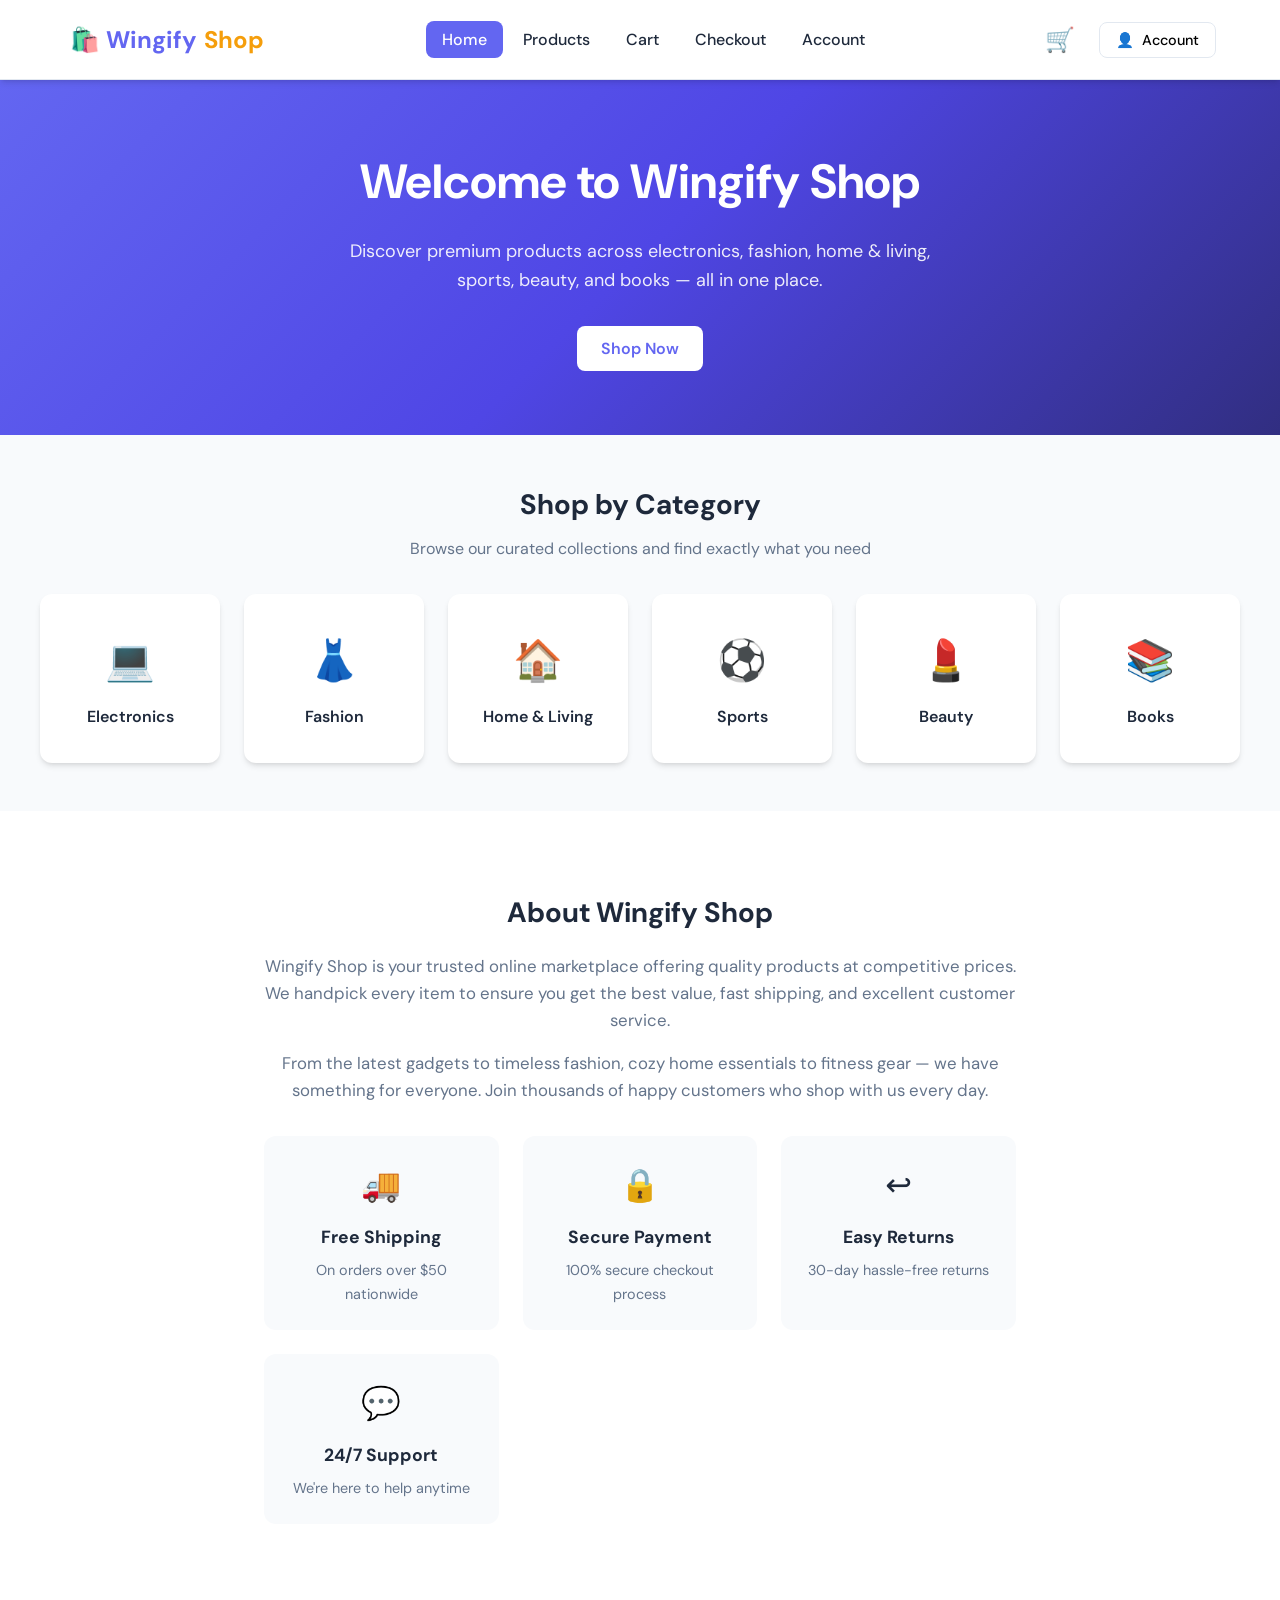
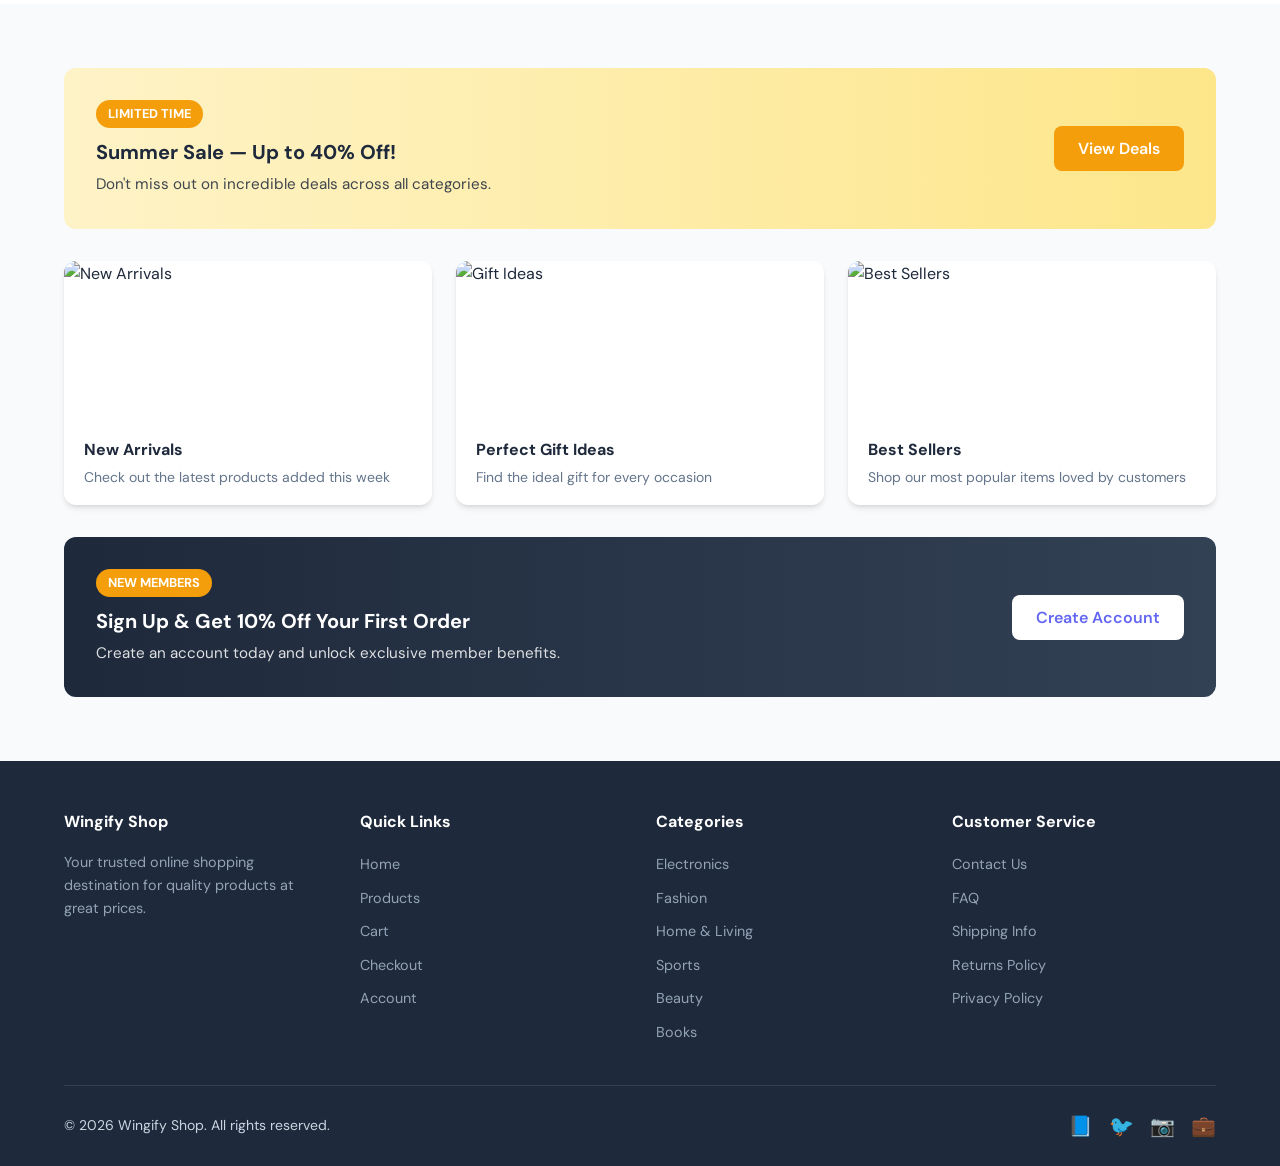
==== index.html @ 4e20666f "Add files via upload" ====
<!DOCTYPE html>
<html lang="en">
<head>
  <meta charset="UTF-8" />
  <meta name="viewport" content="width=device-width, initial-scale=1.0" />
  <meta name="description" content="Wingify Shop - Your one-stop destination for electronics, fashion, home, sports, beauty and books." />
  <title>Wingify Shop</title>
  <link rel="preconnect" href="https://fonts.googleapis.com" />
  <link rel="preconnect" href="https://fonts.gstatic.com" crossorigin />
  <link href="https://fonts.googleapis.com/css2?family=DM+Sans:ital,opsz,wght@0,9..40,400;0,9..40,600;0,9..40,700&display=swap" rel="stylesheet" />
  <link rel="stylesheet" href="css/style.css" />
</head>
<body>
  <header class="header">
    <div class="header-inner">
      <button type="button" class="logo" data-page="home">🛍️ Wingify<span>Shop</span></button>
      <nav>
        <ul class="nav-links">
          <li><a data-page="home" class="active">Home</a></li>
          <li><a data-page="products">Products</a></li>
          <li><a data-page="cart">Cart</a></li>
          <li><a data-page="checkout">Checkout</a></li>
          <li><a data-page="account">Account</a></li>
        </ul>
      </nav>
      <div class="header-actions">
        <button type="button" class="cart-link" data-page="cart" aria-label="Shopping cart">
          <span class="cart-icon">🛒</span>
          <span id="cart-count" class="cart-badge">0</span>
        </button>
        <div class="account-wrapper">
          <button id="account-toggle" class="account-toggle" type="button">
            <span>👤</span>
            <span id="account-label">Account</span>
          </button>
          <div id="account-menu" class="account-menu">
            <a data-page="account">My Account</a>
            <button id="logout-btn" type="button" style="display:none">Logout</button>
          </div>
        </div>
      </div>
    </div>
  </header>

  <main>
    <!-- HOME -->
    <div id="page-home" class="page active">
      <section class="hero">
        <h1>Welcome to Wingify Shop</h1>
        <p>Discover premium products across electronics, fashion, home & living, sports, beauty, and books — all in one place.</p>
        <button type="button" class="btn btn-primary" data-page="products">Shop Now</button>
      </section>
      <section class="section container">
        <h2 class="section-title">Shop by Category</h2>
        <p class="section-desc">Browse our curated collections and find exactly what you need</p>
        <div class="categories-grid" id="categories-grid"></div>
      </section>
      <section class="section about-section">
        <div class="container about-content">
          <h2 class="section-title">About Wingify Shop</h2>
          <p>Wingify Shop is your trusted online marketplace offering quality products at competitive prices. We handpick every item to ensure you get the best value, fast shipping, and excellent customer service.</p>
          <p>From the latest gadgets to timeless fashion, cozy home essentials to fitness gear — we have something for everyone. Join thousands of happy customers who shop with us every day.</p>
          <div class="features-grid">
            <div class="feature-card"><div class="feature-icon">🚚</div><h3>Free Shipping</h3><p>On orders over $50 nationwide</p></div>
            <div class="feature-card"><div class="feature-icon">🔒</div><h3>Secure Payment</h3><p>100% secure checkout process</p></div>
            <div class="feature-card"><div class="feature-icon">↩️</div><h3>Easy Returns</h3><p>30-day hassle-free returns</p></div>
            <div class="feature-card"><div class="feature-icon">💬</div><h3>24/7 Support</h3><p>We're here to help anytime</p></div>
          </div>
        </div>
      </section>
      <section class="container">
        <div class="promo-banner">
          <div><span class="promo-tag">LIMITED TIME</span><h3>Summer Sale — Up to 40% Off!</h3><p>Don't miss out on incredible deals across all categories.</p></div>
          <button type="button" class="btn btn-accent" data-page="products">View Deals</button>
        </div>
        <div class="ads-grid">
          <div class="ad-card"><img src="https://images.unsplash.com/photo-1441986300917-64674bd600d8?w=600&h=300&fit=crop" alt="New Arrivals" /><div class="ad-card-body"><h4>New Arrivals</h4><p>Check out the latest products added this week</p></div></div>
          <div class="ad-card"><img src="https://images.unsplash.com/photo-1607082348824-0a96f2a4b9da?w=600&h=300&fit=crop" alt="Gift Ideas" /><div class="ad-card-body"><h4>Perfect Gift Ideas</h4><p>Find the ideal gift for every occasion</p></div></div>
          <div class="ad-card"><img src="https://images.unsplash.com/photo-1472851294608-062f824d29cc?w=600&h=300&fit=crop" alt="Best Sellers" /><div class="ad-card-body"><h4>Best Sellers</h4><p>Shop our most popular items loved by customers</p></div></div>
        </div>
        <div class="promo-banner dark">
          <div><span class="promo-tag">NEW MEMBERS</span><h3>Sign Up & Get 10% Off Your First Order</h3><p>Create an account today and unlock exclusive member benefits.</p></div>
          <button type="button" class="btn btn-primary" data-page="account">Create Account</button>
        </div>
      </section>
    </div>

    <!-- PRODUCTS -->
    <div id="page-products" class="page">
      <div class="container">
        <h1 class="page-title">Our Products</h1>
        <p class="page-subtitle">Explore our full collection across all categories</p>
        <div class="filter-bar" id="filter-bar"><button type="button" class="filter-btn active" data-category="all">All Products</button></div>
        <div class="products-grid" id="products-grid"></div>
      </div>
    </div>

    <!-- CART -->
    <div id="page-cart" class="page">
      <div class="container">
        <h1 class="page-title">Shopping Cart</h1>
        <p class="page-subtitle">Review your items before checkout</p>
        <div id="cart-content"></div>
      </div>
    </div>

    <!-- CHECKOUT -->
    <div id="page-checkout" class="page">
      <div class="container">
        <h1 class="page-title">Checkout</h1>
        <p class="page-subtitle">Complete your order with shipping and payment details</p>
        <div id="checkout-content"></div>
      </div>
    </div>

    <!-- ACCOUNT -->
    <div id="page-account" class="page">
      <div class="container">
        <div class="account-card">
          <h2>My Account</h2>
          <p class="subtitle">Sign up to track orders and enjoy member benefits</p>
          <form name="signupForm" id="signup-form">
            <div class="form-row">
              <div class="form-group"><label for="firstName">First Name</label><input type="text" id="firstName" name="firstName" required placeholder="John" /></div>
              <div class="form-group"><label for="lastName">Last Name</label><input type="text" id="lastName" name="lastName" required placeholder="Doe" /></div>
            </div>
            <div class="form-group"><label for="email">Email</label><input type="email" id="email" name="email" required placeholder="john.doe@example.com" /></div>
            <div class="form-group"><label for="phone">Phone Number</label><input type="tel" id="phone" name="phone" required placeholder="+1 234 567 8900" /></div>
            <button type="submit" class="btn btn-accent" style="width:100%">Sign Up</button>
          </form>
        </div>
      </div>
    </div>
  </main>

  <footer class="footer">
    <div class="footer-inner">
      <div class="footer-grid">
        <div class="footer-col"><h4>Wingify Shop</h4><p style="font-size:.9rem;color:#94a3b8;margin:0">Your trusted online shopping destination for quality products at great prices.</p></div>
        <div class="footer-col"><h4>Quick Links</h4><ul><li><a data-page="home">Home</a></li><li><a data-page="products">Products</a></li><li><a data-page="cart">Cart</a></li><li><a data-page="checkout">Checkout</a></li><li><a data-page="account">Account</a></li></ul></div>
        <div class="footer-col"><h4>Categories</h4><ul id="footer-categories"></ul></div>
        <div class="footer-col"><h4>Customer Service</h4><ul><li><a href="#">Contact Us</a></li><li><a href="#">FAQ</a></li><li><a href="#">Shipping Info</a></li><li><a href="#">Returns Policy</a></li><li><a href="#">Privacy Policy</a></li></ul></div>
      </div>
      <div class="footer-bottom">
        <span>&copy; 2026 Wingify Shop. All rights reserved.</span>
        <div class="footer-social"><a href="#">📘</a><a href="#">🐦</a><a href="#">📷</a><a href="#">💼</a></div>
      </div>
    </div>
  </footer>

  <script>
    const CATEGORIES = [
      { id: "electronics", name: "Electronics", icon: "💻" },
      { id: "fashion", name: "Fashion", icon: "👗" },
      { id: "home", name: "Home & Living", icon: "🏠" },
      { id: "sports", name: "Sports", icon: "⚽" },
      { id: "beauty", name: "Beauty", icon: "💄" },
      { id: "books", name: "Books", icon: "📚" },
    ];

    const PRODUCTS = [
      { id: 1, name: "Wireless Headphones", category: "electronics", price: 79.99, image: "https://images.unsplash.com/photo-1505740420928-5e560c06d30e?w=400&h=400&fit=crop", description: "Premium noise-cancelling wireless headphones with 30hr battery." },
      { id: 2, name: "Smart Watch Pro", category: "electronics", price: 249.99, image: "https://images.unsplash.com/photo-1523275335684-37898b6baf30?w=400&h=400&fit=crop", description: "Track fitness, receive notifications, and stay connected." },
      { id: 3, name: "Laptop Stand", category: "electronics", price: 34.99, image: "https://images.unsplash.com/photo-1527864550417-7fd91ec9a736?w=400&h=400&fit=crop", description: "Ergonomic aluminum stand for better posture." },
      { id: 4, name: "Classic Denim Jacket", category: "fashion", price: 89.99, image: "https://images.unsplash.com/photo-1576995853123-5a10305d93b0?w=400&h=400&fit=crop", description: "Timeless denim jacket for every season." },
      { id: 5, name: "Running Sneakers", category: "fashion", price: 119.99, image: "https://images.unsplash.com/photo-1542291026-7eec264c27ff?w=400&h=400&fit=crop", description: "Lightweight sneakers built for comfort and speed." },
      { id: 6, name: "Leather Handbag", category: "fashion", price: 159.99, image: "https://images.unsplash.com/photo-1584917865442-de89df76afd3?w=400&h=400&fit=crop", description: "Handcrafted genuine leather handbag." },
      { id: 7, name: "Ceramic Vase Set", category: "home", price: 45.99, image: "https://images.unsplash.com/photo-1578500494198-246f612d3b3d?w=400&h=400&fit=crop", description: "Minimalist ceramic vases for modern decor." },
      { id: 8, name: "Scented Candle Pack", category: "home", price: 29.99, image: "https://images.unsplash.com/photo-1602600167679-8898379a2a8a?w=400&h=400&fit=crop", description: "Set of 3 soy wax candles in calming scents." },
      { id: 9, name: "Throw Pillow Set", category: "home", price: 39.99, image: "https://images.unsplash.com/photo-1584100936595-c0654b55a2d2?w=400&h=400&fit=crop", description: "Soft decorative pillows for your living room." },
      { id: 10, name: "Yoga Mat Premium", category: "sports", price: 49.99, image: "https://images.unsplash.com/photo-1601925260368-ae2f83cf8b7f?w=400&h=400&fit=crop", description: "Non-slip eco-friendly yoga mat with carrying strap." },
      { id: 11, name: "Dumbbell Set 10kg", category: "sports", price: 69.99, image: "https://images.unsplash.com/photo-1583454110551-21f2fa2afe61?w=400&h=400&fit=crop", description: "Adjustable dumbbell set for home workouts." },
      { id: 12, name: "Football Official Size", category: "sports", price: 34.99, image: "https://images.unsplash.com/photo-1614632537423-1e6c2f7e0aab?w=400&h=400&fit=crop", description: "FIFA-approved match football." },
      { id: 13, name: "Skincare Gift Set", category: "beauty", price: 89.99, image: "https://images.unsplash.com/photo-1556228720-195a672e8a03?w=400&h=400&fit=crop", description: "Complete skincare routine in one beautiful set." },
      { id: 14, name: "Perfume Elegance", category: "beauty", price: 129.99, image: "https://images.unsplash.com/photo-1541643600914-78b084683601?w=400&h=400&fit=crop", description: "Luxury fragrance with notes of jasmine and amber." },
      { id: 15, name: "Makeup Brush Kit", category: "beauty", price: 39.99, image: "https://images.unsplash.com/photo-1522335789203-aabd1fc54bc9?w=400&h=400&fit=crop", description: "Professional 12-piece brush set with case." },
      { id: 16, name: "The Art of Coding", category: "books", price: 24.99, image: "https://images.unsplash.com/photo-1532012197277-84a72955b861?w=400&h=400&fit=crop", description: "Master programming with this comprehensive guide." },
      { id: 17, name: "Mindful Living", category: "books", price: 18.99, image: "https://images.unsplash.com/photo-1544947950-fa07a98d237f?w=400&h=400&fit=crop", description: "A guide to finding peace in everyday life." },
      { id: 18, name: "Cookbook Deluxe", category: "books", price: 32.99, image: "https://images.unsplash.com/photo-1490645935967-10de6ba17061?w=400&h=400&fit=crop", description: "500 recipes from around the world." },
    ];

    const CART_KEY = "wingifyShop_cart";
    const ACCOUNT_KEY = "wingifyShop_account";
    let activeCategory = "all";

    const PAGE_TITLES = { home: "Wingify Shop - Home", products: "Products - Wingify Shop", cart: "Cart - Wingify Shop", checkout: "Checkout - Wingify Shop", account: "Account - Wingify Shop" };

    function getCart() { try { return JSON.parse(localStorage.getItem(CART_KEY)) || []; } catch { return []; } }
    function saveCart(cart) { localStorage.setItem(CART_KEY, JSON.stringify(cart)); updateCartBadge(); }
    function getAccount() { try { return JSON.parse(localStorage.getItem(ACCOUNT_KEY)) || null; } catch { return null; } }
    function saveAccount(data) { localStorage.setItem(ACCOUNT_KEY, JSON.stringify(data)); updateAccountUI(); }
    function formatPrice(n) { return "$" + n.toFixed(2); }
    function getCartTotal() { return getCart().reduce((s, i) => s + i.price * i.quantity, 0); }
    function getCartCount() { return getCart().reduce((s, i) => s + i.quantity, 0); }
    function getCategoryName(id) { return CATEGORIES.find(c => c.id === id)?.name || id; }
    function getShipping(subtotal) { return subtotal >= 50 ? 0 : 5.99; }

    function showToast(msg) {
      let t = document.getElementById("toast");
      if (!t) { t = document.createElement("div"); t.id = "toast"; t.className = "toast"; document.body.appendChild(t); }
      t.textContent = msg; t.classList.add("show");
      setTimeout(() => t.classList.remove("show"), 2500);
    }

    function updateCartBadge() {
      const badge = document.getElementById("cart-count");
      if (!badge) return;
      const count = getCartCount();
      badge.textContent = count;
      badge.style.display = count > 0 ? "flex" : "none";
    }

    function updateAccountUI() {
      const account = getAccount();
      const label = document.getElementById("account-label");
      const logoutBtn = document.getElementById("logout-btn");
      if (!label) return;
      label.textContent = account ? account.firstName : "Account";
      if (logoutBtn) logoutBtn.style.display = account ? "block" : "none";
    }

    function addToCart(productId, qty = 1) {
      const product = PRODUCTS.find(p => p.id === productId);
      if (!product) return;
      const cart = getCart();
      const existing = cart.find(i => i.id === productId);
      if (existing) existing.quantity += qty;
      else cart.push({ id: product.id, name: product.name, price: product.price, image: product.image, quantity: qty });
      saveCart(cart);
      showToast(product.name + " added to cart!");
    }

    function removeFromCart(productId) { saveCart(getCart().filter(i => i.id !== productId)); renderCart(); }
    function updateQuantity(productId, qty) {
      if (qty <= 0) { removeFromCart(productId); return; }
      const cart = getCart();
      const item = cart.find(i => i.id === productId);
      if (item) { item.quantity = qty; saveCart(cart); renderCart(); }
    }
    function clearCart() { localStorage.removeItem(CART_KEY); updateCartBadge(); }

    function showPage(page, category) {
      document.querySelectorAll(".page").forEach(p => p.classList.remove("active"));
      document.getElementById("page-" + page).classList.add("active");
      document.querySelectorAll(".nav-links a").forEach(a => a.classList.toggle("active", a.dataset.page === page));
      document.title = PAGE_TITLES[page] || "Wingify Shop";
      window.scrollTo(0, 0);
      document.getElementById("account-menu")?.classList.remove("open");
      if (category) activeCategory = category;
      if (page === "products") renderProducts(activeCategory);
      if (page === "cart") renderCart();
      if (page === "checkout") renderCheckout();
      if (page === "account") loadAccountForm();
    }

    function renderCategories() {
      document.getElementById("categories-grid").innerHTML = CATEGORIES.map(cat =>
        `<div class="category-card" data-page="products" data-category="${cat.id}"><div class="category-icon">${cat.icon}</div><div class="category-name">${cat.name}</div></div>`
      ).join("");
      document.getElementById("footer-categories").innerHTML = CATEGORIES.map(cat =>
        `<li><a data-page="products" data-category="${cat.id}">${cat.name}</a></li>`
      ).join("");
    }

    function renderFilterBar() {
      const bar = document.getElementById("filter-bar");
      CATEGORIES.forEach(cat => {
        const btn = document.createElement("button");
        btn.type = "button";
        btn.className = "filter-btn";
        btn.dataset.category = cat.id;
        btn.textContent = cat.name;
        bar.appendChild(btn);
      });
      bar.addEventListener("click", e => {
        if (!e.target.classList.contains("filter-btn")) return;
        bar.querySelectorAll(".filter-btn").forEach(b => b.classList.remove("active"));
        e.target.classList.add("active");
        activeCategory = e.target.dataset.category;
        renderProducts(activeCategory);
      });
    }

    function renderProducts(category) {
      const filtered = category === "all" ? PRODUCTS : PRODUCTS.filter(p => p.category === category);
      document.getElementById("products-grid").innerHTML = filtered.map(p => `
        <article class="product-card">
          <img class="product-image" src="${p.image}" alt="${p.name}" loading="lazy" />
          <div class="product-body">
            <span class="product-category">${getCategoryName(p.category)}</span>
            <h3 class="product-name">${p.name}</h3>
            <p class="product-desc">${p.description}</p>
            <div class="product-footer">
              <span class="product-price">${formatPrice(p.price)}</span>
              <button type="button" class="btn btn-accent btn-sm" onclick="addToCart(${p.id})">Add to Cart</button>
            </div>
          </div>
        </article>
      `).join("");
      const bar = document.getElementById("filter-bar");
      bar.querySelectorAll(".filter-btn").forEach(b => b.classList.toggle("active", b.dataset.category === category));
    }

    function renderCart() {
      const cart = getCart();
      const el = document.getElementById("cart-content");
      if (!cart.length) {
        el.innerHTML = `<div class="empty-state"><div class="empty-state-icon">🛒</div><h3>Your cart is empty</h3><p>Looks like you haven't added anything yet.</p><button type="button" class="btn btn-accent" data-page="products">Browse Products</button></div>`;
        return;
      }
      const subtotal = getCartTotal();
      const shipping = getShipping(subtotal);
      const total = subtotal + shipping;
      el.innerHTML = `
        <div class="cart-layout">
          <div class="cart-items">${cart.map(item => `
            <div class="cart-item">
              <img class="cart-item-image" src="${item.image}" alt="${item.name}" />
              <div class="cart-item-details"><h3 class="cart-item-name">${item.name}</h3><span class="cart-item-price">${formatPrice(item.price)} each</span></div>
              <div class="cart-item-actions">
                <button type="button" class="qty-btn" onclick="updateQuantity(${item.id}, ${item.quantity - 1})">−</button>
                <span class="qty-value">${item.quantity}</span>
                <button type="button" class="qty-btn" onclick="updateQuantity(${item.id}, ${item.quantity + 1})">+</button>
                <button type="button" class="btn btn-danger btn-sm" onclick="removeFromCart(${item.id})" style="margin-left:.5rem">Remove</button>
              </div>
              <div style="font-weight:700;min-width:80px;text-align:right">${formatPrice(item.price * item.quantity)}</div>
            </div>`).join("")}
          </div>
          <div class="cart-summary">
            <h3>Order Summary</h3>
            <div class="summary-row"><span>Subtotal (${getCartCount()} items)</span><span>${formatPrice(subtotal)}</span></div>
            <div class="summary-row"><span>Shipping</span><span>${shipping === 0 ? "FREE" : formatPrice(shipping)}</span></div>
            <div class="summary-row total"><span>Total</span><span>${formatPrice(total)}</span></div>
            <button type="button" class="btn btn-accent" style="width:100%;margin-top:1rem" data-page="checkout">Proceed to Checkout</button>
            <button type="button" class="btn btn-outline" style="width:100%;margin-top:.5rem" data-page="products">Continue Shopping</button>
          </div>
        </div>`;
    }

    function renderCheckout() {
      const cart = getCart();
      const el = document.getElementById("checkout-content");
      const account = getAccount();
      if (!cart.length) {
        el.innerHTML = `<div class="empty-state"><div class="empty-state-icon">📦</div><h3>No items to checkout</h3><p>Add products to your cart before checking out.</p><button type="button" class="btn btn-accent" data-page="products">Browse Products</button></div>`;
        return;
      }
      const subtotal = getCartTotal();
      const shipping = getShipping(subtotal);
      const total = subtotal + shipping;
      el.innerHTML = `
        <form id="checkout-form" class="checkout-layout">
          <div>
            <div class="checkout-section">
              <h3>📍 Shipping Address</h3>
              <div class="form-row">
                <div class="form-group"><label for="fullName">Full Name</label><input type="text" id="fullName" name="fullName" required value="${account ? account.firstName + " " + account.lastName : ""}" /></div>
                <div class="form-group"><label for="checkoutPhone">Phone Number</label><input type="tel" id="checkoutPhone" name="phone" required placeholder="+1 234 567 8900" value="${account ? account.phone : ""}" /></div>
              </div>
              <div class="form-group"><label for="checkoutEmail">Email Address</label><input type="email" id="checkoutEmail" name="email" required placeholder="you@example.com" value="${account ? account.email : ""}" /></div>
              <div class="form-group"><label for="address">Street Address</label><input type="text" id="address" name="address" required placeholder="123 Main Street" /></div>
              <div class="form-row">
                <div class="form-group"><label for="city">City</label><input type="text" id="city" name="city" required placeholder="New York" /></div>
                <div class="form-group"><label for="state">State / Province</label><input type="text" id="state" name="state" required placeholder="NY" /></div>
              </div>
              <div class="form-row">
                <div class="form-group"><label for="zip">ZIP / Postal Code</label><input type="text" id="zip" name="zip" required placeholder="10001" /></div>
                <div class="form-group"><label for="country">Country</label><select id="country" name="country" required><option value="">Select country</option><option value="US">United States</option><option value="IN">India</option><option value="UK">United Kingdom</option><option value="CA">Canada</option><option value="AU">Australia</option></select></div>
              </div>
            </div>
            <div class="checkout-section">
              <h3>💳 Payment Method</h3>
              <div class="payment-options">
                <div class="payment-option"><input type="radio" id="pay-credit" name="payment" value="Credit Card" required checked /><label for="pay-credit"><span class="payment-icon">💳</span>Credit Card</label></div>
                <div class="payment-option"><input type="radio" id="pay-debit" name="payment" value="Debit Card" /><label for="pay-debit"><span class="payment-icon">🏦</span>Debit Card</label></div>
                <div class="payment-option"><input type="radio" id="pay-upi" name="payment" value="UPI" /><label for="pay-upi"><span class="payment-icon">📱</span>UPI</label></div>
                <div class="payment-option"><input type="radio" id="pay-netbanking" name="payment" value="Net Banking" /><label for="pay-netbanking"><span class="payment-icon">🏛️</span>Net Banking</label></div>
                <div class="payment-option"><input type="radio" id="pay-wallet" name="payment" value="Wallet" /><label for="pay-wallet"><span class="payment-icon">👛</span>Wallet</label></div>
                <div class="payment-option"><input type="radio" id="pay-cod" name="payment" value="Cash on Delivery" /><label for="pay-cod"><span class="payment-icon">💵</span>Cash on Delivery</label></div>
                <div class="payment-option"><input type="radio" id="pay-paypal" name="payment" value="PayPal" /><label for="pay-paypal"><span class="payment-icon">🅿️</span>PayPal</label></div>
                <div class="payment-option"><input type="radio" id="pay-emi" name="payment" value="EMI" /><label for="pay-emi"><span class="payment-icon">📊</span>EMI</label></div>
              </div>
            </div>
          </div>
          <div>
            <div class="cart-summary">
              <h3>Order Summary</h3>
              ${cart.map(item => `<div class="summary-row"><span>${item.name} × ${item.quantity}</span><span>${formatPrice(item.price * item.quantity)}</span></div>`).join("")}
              <div class="summary-row"><span>Subtotal</span><span>${formatPrice(subtotal)}</span></div>
              <div class="summary-row"><span>Shipping</span><span>${shipping === 0 ? "FREE" : formatPrice(shipping)}</span></div>
              <div class="summary-row total"><span>Total</span><span>${formatPrice(total)}</span></div>
              <button type="submit" class="btn btn-accent" style="width:100%;margin-top:1rem">Place Order & Pay ${formatPrice(total)}</button>
            </div>
          </div>
        </form>`;

      document.getElementById("checkout-form").addEventListener("submit", e => {
        e.preventDefault();
        const form = e.target;
        if (!form.checkValidity()) { form.reportValidity(); return; }
        const payment = form.querySelector('input[name="payment"]:checked').value;
        const orderId = "WS-" + Date.now().toString(36).toUpperCase();
        clearCart();
        el.innerHTML = `
          <div class="order-success">
            <div class="order-success-icon">✅</div>
            <h2>Order Placed Successfully!</h2>
            <p>Thank you for shopping with Wingify Shop.</p>
            <p><strong>Order ID:</strong> ${orderId}</p>
            <p><strong>Payment:</strong> ${payment}</p>
            <p><strong>Total Paid:</strong> ${formatPrice(total)}</p>
            <div style="margin-top:2rem;display:flex;gap:1rem;justify-content:center;flex-wrap:wrap">
              <button type="button" class="btn btn-accent" data-page="products">Continue Shopping</button>
              <button type="button" class="btn btn-outline" data-page="home">Back to Home</button>
            </div>
          </div>`;
        showToast("Order placed successfully!");
      });
    }

    function loadAccountForm() {
      const account = getAccount();
      if (account) {
        document.getElementById("firstName").value = account.firstName;
        document.getElementById("lastName").value = account.lastName;
        document.getElementById("email").value = account.email;
        document.getElementById("phone").value = account.phone;
      }
    }

    document.addEventListener("click", e => {
      const target = e.target.closest("[data-page]");
      if (target) {
        e.preventDefault();
        showPage(target.dataset.page, target.dataset.category);
      }
    });

    document.getElementById("account-toggle").addEventListener("click", e => {
      e.stopPropagation();
      document.getElementById("account-menu").classList.toggle("open");
    });
    document.addEventListener("click", () => document.getElementById("account-menu").classList.remove("open"));

    document.getElementById("logout-btn").addEventListener("click", e => {
      e.preventDefault();
      localStorage.removeItem(ACCOUNT_KEY);
      updateAccountUI();
      document.getElementById("account-menu").classList.remove("open");
      showToast("Logged out successfully");
    });

    document.getElementById("signup-form").addEventListener("submit", e => {
      e.preventDefault();
      const data = {
        firstName: document.getElementById("firstName").value.trim(),
        lastName: document.getElementById("lastName").value.trim(),
        email: document.getElementById("email").value.trim(),
        phone: document.getElementById("phone").value.trim(),
      };
      if (!data.firstName || !data.lastName || !data.email || !data.phone) {
        showToast("Please fill in all fields");
        return;
      }
      saveAccount(data);
      showToast("Welcome, " + data.firstName + "!");
    });

    renderCategories();
    renderFilterBar();
    updateCartBadge();
    updateAccountUI();
    loadAccountForm();
  </script>
</body>
</html>
---- css/style.css ----
:root {
  --primary: #6366f1;
  --primary-dark: #4f46e5;
  --primary-light: #818cf8;
  --accent: #f59e0b;
  --success: #10b981;
  --danger: #ef4444;
  --bg: #f8fafc;
  --surface: #ffffff;
  --text: #1e293b;
  --text-muted: #64748b;
  --border: #e2e8f0;
  --shadow: 0 4px 6px -1px rgb(0 0 0 / 0.1), 0 2px 4px -2px rgb(0 0 0 / 0.1);
  --shadow-lg: 0 10px 15px -3px rgb(0 0 0 / 0.1), 0 4px 6px -4px rgb(0 0 0 / 0.1);
  --radius: 12px;
  --font: "DM Sans", system-ui, sans-serif;
}

*,
*::before,
*::after {
  box-sizing: border-box;
}

html {
  scroll-behavior: smooth;
}

body {
  margin: 0;
  font-family: var(--font);
  background: var(--bg);
  color: var(--text);
  line-height: 1.6;
  min-height: 100vh;
  display: flex;
  flex-direction: column;
}

a {
  color: inherit;
  text-decoration: none;
}

img {
  max-width: 100%;
  display: block;
}

.header {
  background: var(--surface);
  border-bottom: 1px solid var(--border);
  position: sticky;
  top: 0;
  z-index: 100;
  box-shadow: var(--shadow);
}

.header-inner {
  max-width: 1200px;
  margin: 0 auto;
  padding: 1rem 1.5rem;
  display: flex;
  align-items: center;
  justify-content: space-between;
  gap: 1rem;
}

.logo {
  font-size: 1.5rem;
  font-weight: 700;
  color: var(--primary);
  display: flex;
  align-items: center;
  gap: 0.5rem;
  cursor: pointer;
  border: none;
  background: none;
  font-family: inherit;
}

.logo span {
  color: var(--accent);
}

.nav-links {
  display: flex;
  gap: 0.25rem;
  list-style: none;
  margin: 0;
  padding: 0;
}

.nav-links a {
  padding: 0.5rem 1rem;
  border-radius: 8px;
  font-weight: 500;
  transition: background 0.2s, color 0.2s;
  cursor: pointer;
}

.nav-links a:hover,
.nav-links a.active {
  background: var(--primary);
  color: white;
}

.header-actions {
  display: flex;
  align-items: center;
  gap: 1rem;
}

.cart-link {
  position: relative;
  padding: 0.5rem;
  border-radius: 8px;
  transition: background 0.2s;
  cursor: pointer;
  border: none;
  background: none;
  font-family: inherit;
}

.cart-link:hover {
  background: var(--bg);
}

.cart-icon {
  font-size: 1.5rem;
}

.cart-badge {
  position: absolute;
  top: -4px;
  right: -4px;
  background: var(--accent);
  color: white;
  font-size: 0.7rem;
  font-weight: 700;
  min-width: 18px;
  height: 18px;
  border-radius: 50%;
  display: none;
  align-items: center;
  justify-content: center;
}

.account-wrapper {
  position: relative;
}

.account-toggle {
  display: flex;
  align-items: center;
  gap: 0.5rem;
  padding: 0.5rem 1rem;
  border: 1px solid var(--border);
  border-radius: 8px;
  background: var(--surface);
  cursor: pointer;
  font-family: inherit;
  font-size: 0.9rem;
  font-weight: 500;
  transition: border-color 0.2s, box-shadow 0.2s;
}

.account-toggle:hover {
  border-color: var(--primary);
  box-shadow: var(--shadow);
}

.account-menu {
  position: absolute;
  top: calc(100% + 8px);
  right: 0;
  background: var(--surface);
  border: 1px solid var(--border);
  border-radius: var(--radius);
  box-shadow: var(--shadow-lg);
  min-width: 180px;
  opacity: 0;
  visibility: hidden;
  transform: translateY(-8px);
  transition: all 0.2s;
}

.account-menu.open {
  opacity: 1;
  visibility: visible;
  transform: translateY(0);
}

.account-menu a,
.account-menu button {
  display: block;
  width: 100%;
  padding: 0.75rem 1rem;
  text-align: left;
  border: none;
  background: none;
  font-family: inherit;
  font-size: 0.9rem;
  cursor: pointer;
  transition: background 0.2s;
}

.account-menu a:hover,
.account-menu button:hover {
  background: var(--bg);
}

.account-menu button {
  color: var(--danger);
  border-top: 1px solid var(--border);
}

main {
  flex: 1;
}

.page {
  display: none;
}

.page.active {
  display: block;
}

.container {
  max-width: 1200px;
  margin: 0 auto;
  padding: 2rem 1.5rem;
}

.page-title {
  font-size: 2rem;
  font-weight: 700;
  margin: 0 0 0.5rem;
}

.page-subtitle {
  color: var(--text-muted);
  margin: 0 0 2rem;
}

.hero {
  background: linear-gradient(135deg, var(--primary) 0%, var(--primary-dark) 50%, #312e81 100%);
  color: white;
  padding: 4rem 1.5rem;
  text-align: center;
}

.hero h1 {
  font-size: clamp(2rem, 5vw, 3rem);
  margin: 0 0 1rem;
  font-weight: 700;
}

.hero p {
  font-size: 1.125rem;
  opacity: 0.9;
  max-width: 600px;
  margin: 0 auto 2rem;
}

.btn {
  display: inline-flex;
  align-items: center;
  justify-content: center;
  gap: 0.5rem;
  padding: 0.75rem 1.5rem;
  border: none;
  border-radius: 8px;
  font-family: inherit;
  font-size: 1rem;
  font-weight: 600;
  cursor: pointer;
  transition: transform 0.2s, box-shadow 0.2s, background 0.2s;
}

.btn:hover {
  transform: translateY(-2px);
  box-shadow: var(--shadow-lg);
}

.btn-primary {
  background: white;
  color: var(--primary);
}

.btn-primary:hover {
  background: #f1f5f9;
}

.btn-accent {
  background: var(--accent);
  color: white;
}

.btn-accent:hover {
  background: #d97706;
}

.btn-outline {
  background: transparent;
  border: 2px solid var(--primary);
  color: var(--primary);
}

.btn-outline:hover {
  background: var(--primary);
  color: white;
}

.btn-danger {
  background: var(--danger);
  color: white;
}

.btn-sm {
  padding: 0.4rem 0.8rem;
  font-size: 0.875rem;
}

.section {
  padding: 3rem 0;
}

.section-title {
  font-size: 1.75rem;
  font-weight: 700;
  text-align: center;
  margin: 0 0 0.5rem;
}

.section-desc {
  text-align: center;
  color: var(--text-muted);
  margin: 0 0 2rem;
}

.categories-grid {
  display: grid;
  grid-template-columns: repeat(auto-fill, minmax(160px, 1fr));
  gap: 1.5rem;
}

.category-card {
  background: var(--surface);
  border-radius: var(--radius);
  padding: 2rem 1rem;
  text-align: center;
  box-shadow: var(--shadow);
  transition: transform 0.2s, box-shadow 0.2s;
  cursor: pointer;
  border: 2px solid transparent;
}

.category-card:hover {
  transform: translateY(-4px);
  box-shadow: var(--shadow-lg);
  border-color: var(--primary-light);
}

.category-icon {
  font-size: 2.5rem;
  margin-bottom: 0.75rem;
}

.category-name {
  font-weight: 600;
  font-size: 1rem;
}

.about-section {
  background: var(--surface);
}

.about-content {
  max-width: 800px;
  margin: 0 auto;
  text-align: center;
}

.about-content p {
  color: var(--text-muted);
  font-size: 1.05rem;
  margin-bottom: 1rem;
}

.features-grid {
  display: grid;
  grid-template-columns: repeat(auto-fit, minmax(220px, 1fr));
  gap: 1.5rem;
  margin-top: 2rem;
}

.feature-card {
  padding: 1.5rem;
  background: var(--bg);
  border-radius: var(--radius);
  text-align: center;
}

.feature-icon {
  font-size: 2rem;
  margin-bottom: 0.75rem;
}

.feature-card h3 {
  margin: 0 0 0.5rem;
  font-size: 1.1rem;
}

.feature-card p {
  margin: 0;
  font-size: 0.9rem;
  color: var(--text-muted);
}

.promo-banner {
  background: linear-gradient(90deg, #fef3c7, #fde68a);
  border-radius: var(--radius);
  padding: 2rem;
  display: flex;
  align-items: center;
  justify-content: space-between;
  gap: 1.5rem;
  margin: 2rem 0;
  flex-wrap: wrap;
}

.promo-banner.dark {
  background: linear-gradient(90deg, #1e293b, #334155);
  color: white;
}

.promo-banner h3 {
  margin: 0 0 0.25rem;
  font-size: 1.25rem;
}

.promo-banner p {
  margin: 0;
  opacity: 0.85;
  font-size: 0.95rem;
}

.promo-tag {
  background: var(--accent);
  color: white;
  padding: 0.25rem 0.75rem;
  border-radius: 999px;
  font-size: 0.8rem;
  font-weight: 700;
  display: inline-block;
  margin-bottom: 0.5rem;
}

.ads-grid {
  display: grid;
  grid-template-columns: repeat(auto-fit, minmax(280px, 1fr));
  gap: 1.5rem;
  margin: 2rem 0;
}

.ad-card {
  background: var(--surface);
  border-radius: var(--radius);
  overflow: hidden;
  box-shadow: var(--shadow);
  transition: transform 0.2s;
}

.ad-card:hover {
  transform: scale(1.02);
}

.ad-card img {
  width: 100%;
  height: 160px;
  object-fit: cover;
}

.ad-card-body {
  padding: 1rem 1.25rem;
}

.ad-card h4 {
  margin: 0 0 0.25rem;
}

.ad-card p {
  margin: 0;
  font-size: 0.875rem;
  color: var(--text-muted);
}

.filter-bar {
  display: flex;
  flex-wrap: wrap;
  gap: 0.5rem;
  margin-bottom: 2rem;
}

.filter-btn {
  padding: 0.5rem 1rem;
  border: 1px solid var(--border);
  border-radius: 999px;
  background: var(--surface);
  font-family: inherit;
  font-size: 0.875rem;
  font-weight: 500;
  cursor: pointer;
  transition: all 0.2s;
}

.filter-btn:hover,
.filter-btn.active {
  background: var(--primary);
  color: white;
  border-color: var(--primary);
}

.products-grid {
  display: grid;
  grid-template-columns: repeat(auto-fill, minmax(260px, 1fr));
  gap: 1.5rem;
}

.product-card {
  background: var(--surface);
  border-radius: var(--radius);
  overflow: hidden;
  box-shadow: var(--shadow);
  transition: transform 0.2s, box-shadow 0.2s;
  display: flex;
  flex-direction: column;
}

.product-card:hover {
  transform: translateY(-4px);
  box-shadow: var(--shadow-lg);
}

.product-image {
  width: 100%;
  height: 220px;
  object-fit: cover;
  background: var(--bg);
}

.product-body {
  padding: 1.25rem;
  flex: 1;
  display: flex;
  flex-direction: column;
}

.product-category {
  font-size: 0.75rem;
  text-transform: uppercase;
  letter-spacing: 0.05em;
  color: var(--primary);
  font-weight: 600;
  margin-bottom: 0.25rem;
}

.product-name {
  font-size: 1.1rem;
  font-weight: 600;
  margin: 0 0 0.5rem;
}

.product-desc {
  font-size: 0.875rem;
  color: var(--text-muted);
  margin: 0 0 1rem;
  flex: 1;
}

.product-footer {
  display: flex;
  align-items: center;
  justify-content: space-between;
  gap: 0.5rem;
}

.product-price {
  font-size: 1.25rem;
  font-weight: 700;
  color: var(--primary);
}

.cart-layout {
  display: grid;
  grid-template-columns: 1fr 320px;
  gap: 2rem;
  align-items: start;
}

.cart-items {
  display: flex;
  flex-direction: column;
  gap: 1rem;
}

.cart-item {
  background: var(--surface);
  border-radius: var(--radius);
  padding: 1rem;
  display: flex;
  gap: 1rem;
  align-items: center;
  box-shadow: var(--shadow);
}

.cart-item-image {
  width: 80px;
  height: 80px;
  object-fit: cover;
  border-radius: 8px;
  flex-shrink: 0;
}

.cart-item-details {
  flex: 1;
  min-width: 0;
}

.cart-item-name {
  font-weight: 600;
  margin: 0 0 0.25rem;
}

.cart-item-price {
  color: var(--primary);
  font-weight: 600;
}

.cart-item-actions {
  display: flex;
  align-items: center;
  gap: 0.5rem;
}

.qty-btn {
  width: 32px;
  height: 32px;
  border: 1px solid var(--border);
  border-radius: 6px;
  background: var(--surface);
  font-size: 1rem;
  cursor: pointer;
  display: flex;
  align-items: center;
  justify-content: center;
  transition: background 0.2s;
}

.qty-btn:hover {
  background: var(--bg);
}

.qty-value {
  min-width: 24px;
  text-align: center;
  font-weight: 600;
}

.cart-summary {
  background: var(--surface);
  border-radius: var(--radius);
  padding: 1.5rem;
  box-shadow: var(--shadow);
  position: sticky;
  top: 100px;
}

.cart-summary h3 {
  margin: 0 0 1rem;
  font-size: 1.25rem;
}

.summary-row {
  display: flex;
  justify-content: space-between;
  margin-bottom: 0.75rem;
  font-size: 0.95rem;
}

.summary-row.total {
  font-size: 1.25rem;
  font-weight: 700;
  border-top: 1px solid var(--border);
  padding-top: 0.75rem;
  margin-top: 0.75rem;
  color: var(--primary);
}

.empty-state {
  text-align: center;
  padding: 4rem 2rem;
  background: var(--surface);
  border-radius: var(--radius);
  box-shadow: var(--shadow);
}

.empty-state-icon {
  font-size: 4rem;
  margin-bottom: 1rem;
}

.empty-state h3 {
  margin: 0 0 0.5rem;
}

.empty-state p {
  color: var(--text-muted);
  margin: 0 0 1.5rem;
}

.checkout-layout {
  display: grid;
  grid-template-columns: 1fr 360px;
  gap: 2rem;
  align-items: start;
}

.checkout-section {
  background: var(--surface);
  border-radius: var(--radius);
  padding: 1.5rem;
  box-shadow: var(--shadow);
  margin-bottom: 1.5rem;
}

.checkout-section h3 {
  margin: 0 0 1.25rem;
  font-size: 1.15rem;
  display: flex;
  align-items: center;
  gap: 0.5rem;
}

.form-group {
  margin-bottom: 1rem;
}

.form-group label {
  display: block;
  font-size: 0.875rem;
  font-weight: 500;
  margin-bottom: 0.375rem;
}

.form-group input,
.form-group select,
.form-group textarea {
  width: 100%;
  padding: 0.625rem 0.875rem;
  border: 1px solid var(--border);
  border-radius: 8px;
  font-family: inherit;
  font-size: 0.95rem;
  transition: border-color 0.2s, box-shadow 0.2s;
}

.form-group input:focus,
.form-group select:focus,
.form-group textarea:focus {
  outline: none;
  border-color: var(--primary);
  box-shadow: 0 0 0 3px rgb(99 102 241 / 0.15);
}

.form-row {
  display: grid;
  grid-template-columns: 1fr 1fr;
  gap: 1rem;
}

.payment-options {
  display: grid;
  grid-template-columns: repeat(auto-fill, minmax(140px, 1fr));
  gap: 0.75rem;
}

.payment-option {
  position: relative;
}

.payment-option input {
  position: absolute;
  opacity: 0;
}

.payment-option label {
  display: flex;
  flex-direction: column;
  align-items: center;
  gap: 0.5rem;
  padding: 1rem;
  border: 2px solid var(--border);
  border-radius: var(--radius);
  cursor: pointer;
  transition: all 0.2s;
  text-align: center;
  font-size: 0.85rem;
  font-weight: 500;
}

.payment-option input:checked + label {
  border-color: var(--primary);
  background: rgb(99 102 241 / 0.05);
}

.payment-icon {
  font-size: 1.75rem;
}

.order-success {
  text-align: center;
  padding: 3rem 2rem;
  background: var(--surface);
  border-radius: var(--radius);
  box-shadow: var(--shadow);
}

.order-success-icon {
  font-size: 4rem;
  margin-bottom: 1rem;
}

.order-success h2 {
  color: var(--success);
  margin: 0 0 0.5rem;
}

.account-card {
  max-width: 480px;
  margin: 0 auto;
  background: var(--surface);
  border-radius: var(--radius);
  padding: 2rem;
  box-shadow: var(--shadow-lg);
}

.account-card h2 {
  margin: 0 0 0.5rem;
  text-align: center;
}

.account-card .subtitle {
  text-align: center;
  color: var(--text-muted);
  margin: 0 0 2rem;
  font-size: 0.95rem;
}

.footer {
  background: #1e293b;
  color: #cbd5e1;
  margin-top: auto;
}

.footer-inner {
  max-width: 1200px;
  margin: 0 auto;
  padding: 3rem 1.5rem 1.5rem;
}

.footer-grid {
  display: grid;
  grid-template-columns: repeat(auto-fit, minmax(200px, 1fr));
  gap: 2rem;
  margin-bottom: 2rem;
}

.footer-col h4 {
  color: white;
  margin: 0 0 1rem;
  font-size: 1rem;
}

.footer-col ul {
  list-style: none;
  margin: 0;
  padding: 0;
}

.footer-col li {
  margin-bottom: 0.5rem;
}

.footer-col a {
  color: #94a3b8;
  font-size: 0.9rem;
  transition: color 0.2s;
  cursor: pointer;
}

.footer-col a:hover {
  color: white;
}

.footer-bottom {
  border-top: 1px solid #334155;
  padding-top: 1.5rem;
  display: flex;
  flex-wrap: wrap;
  justify-content: space-between;
  align-items: center;
  gap: 1rem;
  font-size: 0.875rem;
}

.footer-social {
  display: flex;
  gap: 1rem;
}

.footer-social a {
  font-size: 1.25rem;
  transition: transform 0.2s;
}

.footer-social a:hover {
  transform: scale(1.2);
}

.toast {
  position: fixed;
  bottom: 2rem;
  left: 50%;
  transform: translateX(-50%) translateY(100px);
  background: #1e293b;
  color: white;
  padding: 0.75rem 1.5rem;
  border-radius: 999px;
  font-size: 0.9rem;
  font-weight: 500;
  box-shadow: var(--shadow-lg);
  z-index: 1000;
  opacity: 0;
  transition: all 0.3s;
  pointer-events: none;
}

.toast.show {
  opacity: 1;
  transform: translateX(-50%) translateY(0);
}

@media (max-width: 768px) {
  .cart-layout,
  .checkout-layout {
    grid-template-columns: 1fr;
  }
}

@media (max-width: 480px) {
  .form-row {
    grid-template-columns: 1fr;
  }
}

@media (max-width: 640px) {
  .nav-links {
    display: none;
  }

  .header-inner {
    flex-wrap: wrap;
  }
}
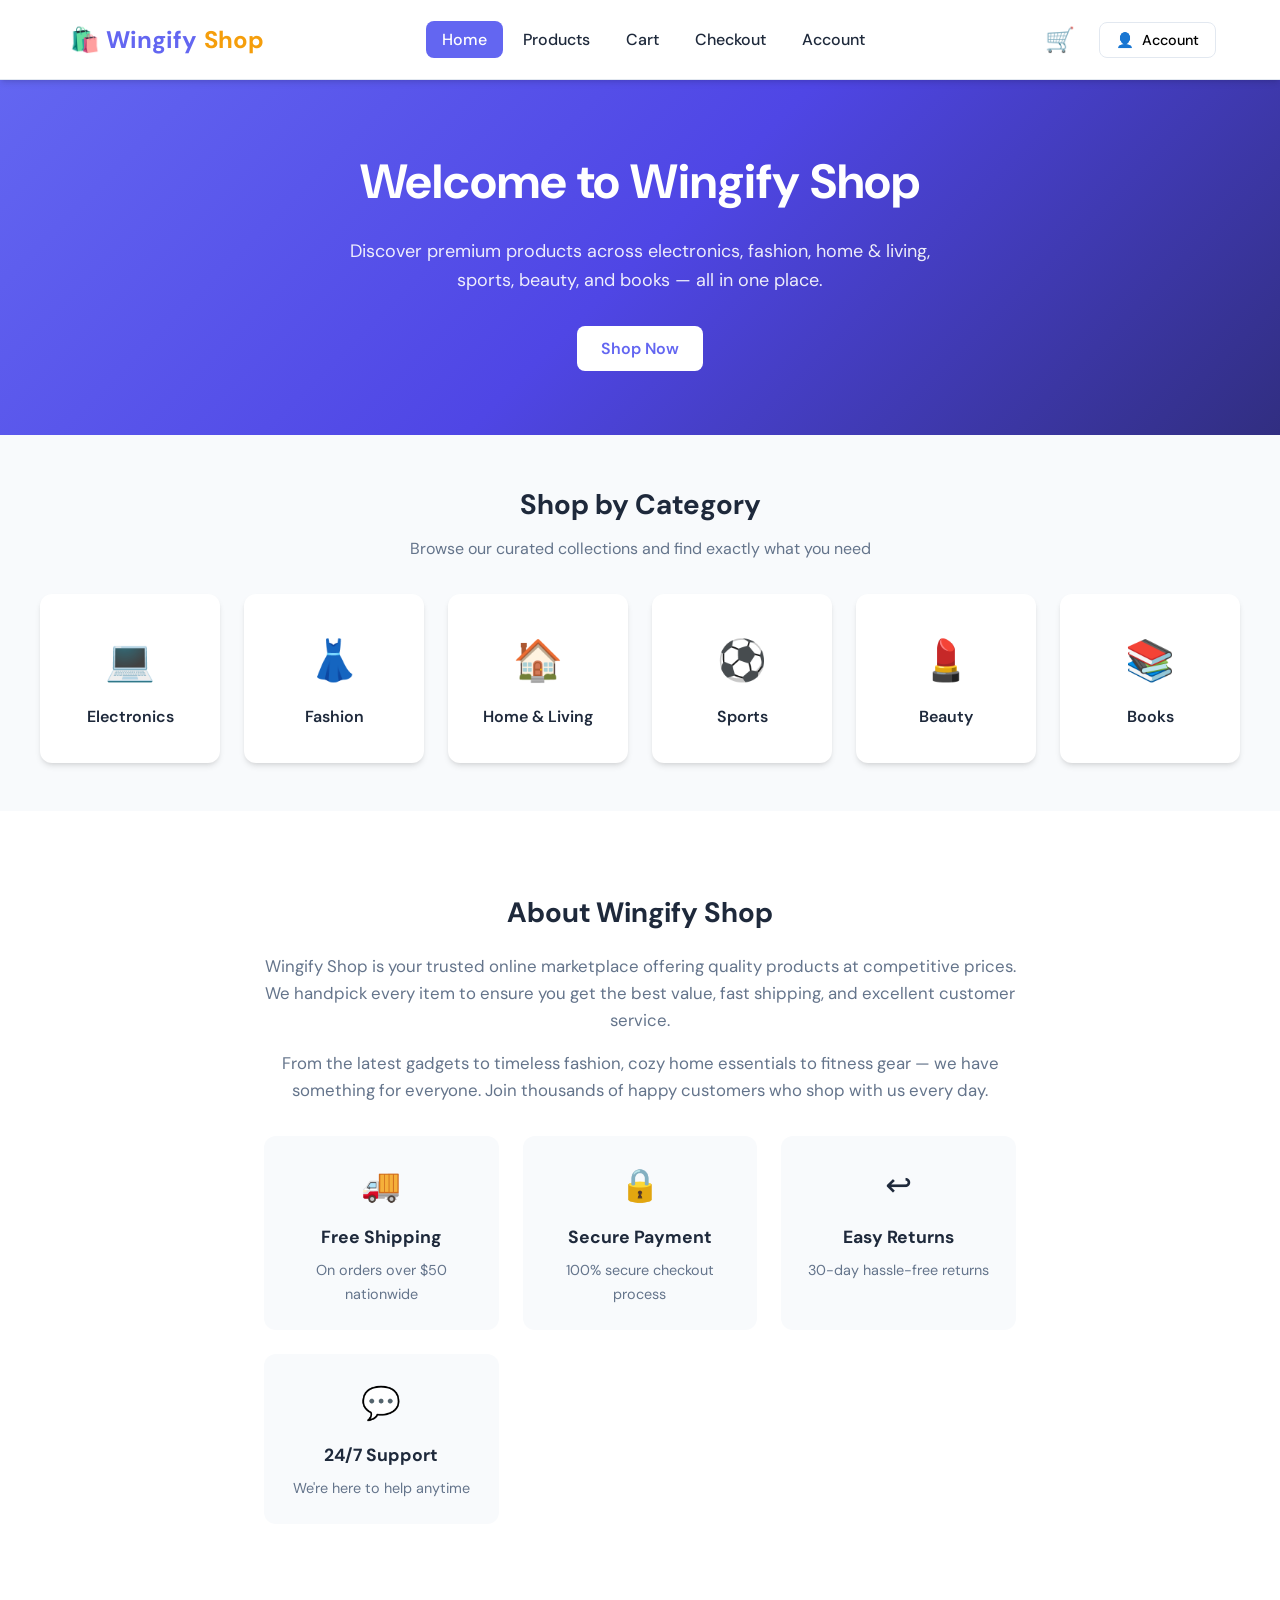
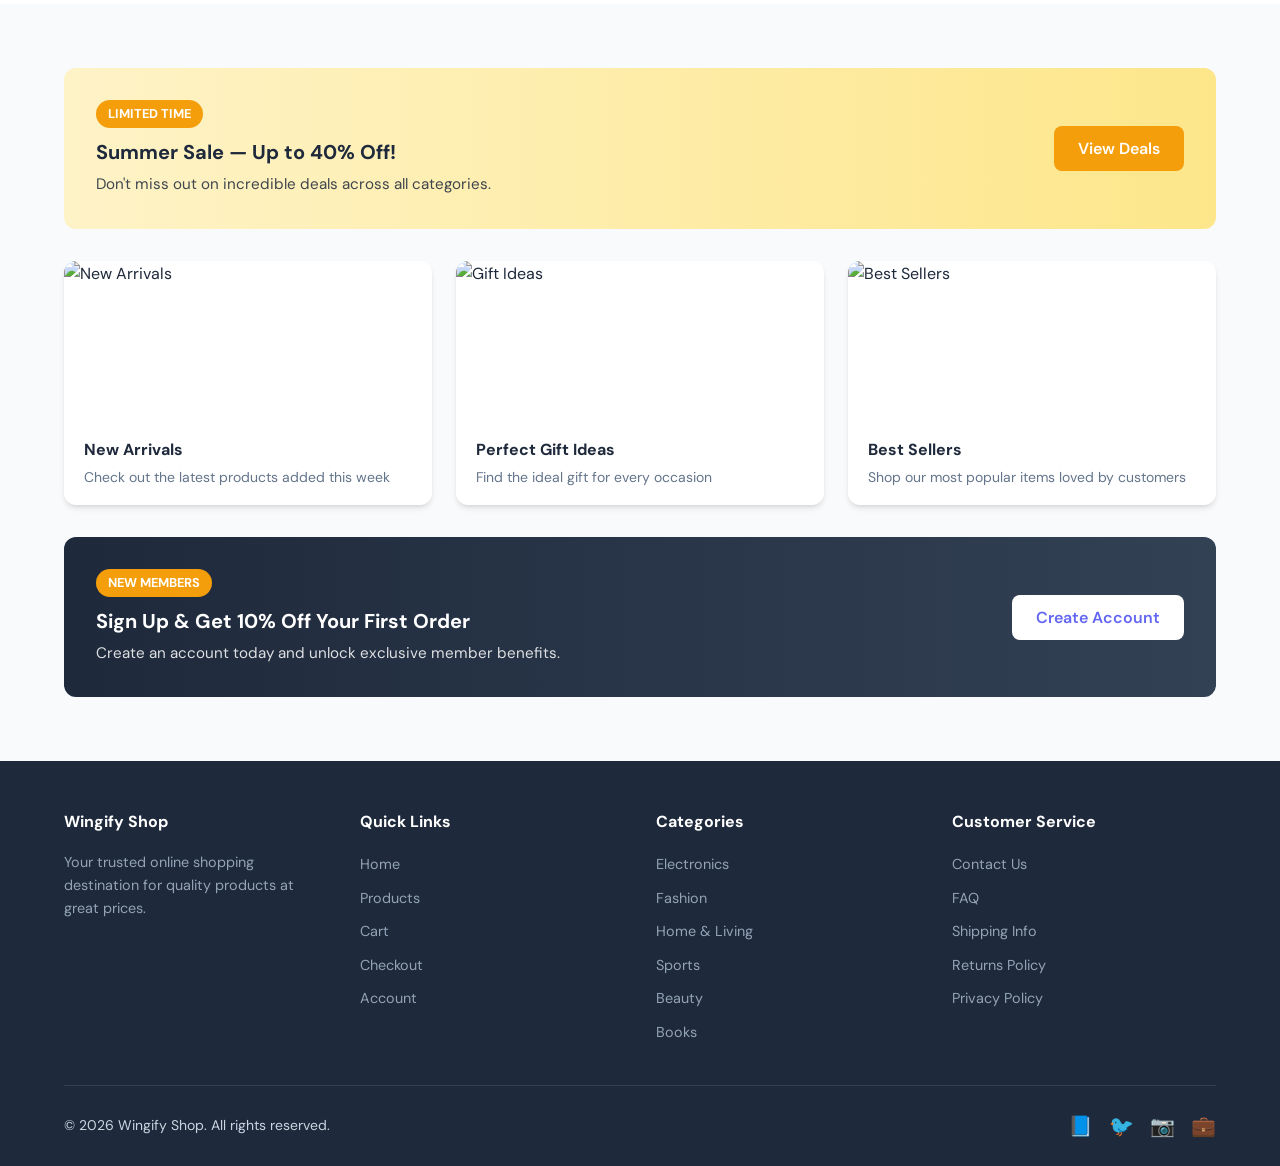
==== commit 2ceb2923: "Update index.html Added smart code" ====
--- a/index.html
+++ b/index.html
@@ -1,6 +1,23 @@
 <!DOCTYPE html>
 <html lang="en">
 <head>
+  <!-- Start VWO Async SmartCode -->
+<link rel="preconnect" href="https://dev.visualwebsiteoptimizer.com" />
+<script type='text/javascript' id='vwoCode'>
+window._vwo_code ||
+(function () {
+var w=window,
+d=document;
+var account_id=location.search.split('id=')[1] ? location.search.split('id=')[1] : '826390';
+version=2.2,
+settings_tolerance=2000,
+hide_element='body',
+hide_element_style = 'opacity:0 !important;filter:alpha(opacity=0) !important;background:none !important';
+/* DO NOT EDIT BELOW THIS LINE */
+var f=0, v;
+if(f=!1,v=d.querySelector('#vwoCode'),cc={},-1<d.URL.indexOf('__vwo_disable__')||w._vwo_code)return;try{var e=JSON.parse(localStorage.getItem('_vwo_'+account_id+'_config'));cc=e&&'object'==typeof e?e:{}}catch(e){}function r(t){try{return decodeURIComponent(t)}catch(e){return t}}var s=function(){var e={combination:[],combinationChoose:[],split:[],exclude:[],uuid:null,consent:null,optOut:null},t=d.cookie||'';if(!t)return e;for(var n,i,o=/(?:^|;\s*)(?:(_vis_opt_exp_(\d+)_combi=([^;]*))|(_vis_opt_exp_(\d+)_combi_choose=([^;]*))|(_vis_opt_exp_(\d+)_split=([^:;]*))|(_vis_opt_exp_(\d+)_exclude=[^;]*)|(_vis_opt_out=([^;]*))|(_vwo_global_opt_out=[^;]*)|(_vwo_uuid=([^;]*))|(_vwo_consent=([^;]*)))/g;null!==(n=o.exec(t));)try{n[1]?e.combination.push({id:n[2],value:r(n[3])}):n[4]?e.combinationChoose.push({id:n[5],value:r(n[6])}):n[7]?e.split.push({id:n[8],value:r(n[9])}):n[10]?e.exclude.push({id:n[11]}):n[12]?e.optOut=r(n[13]):n[14]?e.optOut=!0:n[15]?e.uuid=r(n[16]):n[17]&&(i=r(n[18]),e.consent=i&&3<=i.length?i.substring(0,3):null)}catch(e){}return e}();function i(){var e=function(){if(w.VWO&&Array.isArray(w.VWO))for(var e=0;e<w.VWO.length;e++){var t=w.VWO[e];if(Array.isArray(t)&&('setVisitorId'===t[0]||'setSessionId'===t[0]))return!0}return!1}(),t='a='+account_id+'&u='+encodeURIComponent(w._vis_opt_url||d.URL)+'&vn='+version+'&ph=1'+('undefined'!=typeof platform?'&p='+platform:'')+'&st='+w.performance.now();e||((n=function(){var e,t=[],n={},i=w.VWO&&w.VWO.appliedCampaigns||{};for(e in i){var o=i[e]&&i[e].v;o&&(t.push(e+'-'+o+'-1'),n[e]=!0)}if(s&&s.combination)for(var r=0;r<s.combination.length;r++){var a=s.combination[r];n[a.id]||t.push(a.id+'-'+a.value)}return t.join('|')}())&&(t+='&c='+n),(n=function(){var e=[],t={};if(s&&s.combinationChoose)for(var n=0;n<s.combinationChoose.length;n++){var i=s.combinationChoose[n];e.push(i.id+'-'+i.value),t[i.id]=!0}if(s&&s.split)for(var o=0;o<s.split.length;o++)t[(i=s.split[o]).id]||e.push(i.id+'-'+i.value);return e.join('|')}())&&(t+='&cc='+n),(n=function(){var e={},t=[];if(w.VWO&&Array.isArray(w.VWO))for(var n=0;n<w.VWO.length;n++){var i=w.VWO[n];if(Array.isArray(i)&&'setVariation'===i[0]&&i[1]&&Array.isArray(i[1]))for(var o=0;o<i[1].length;o++){var r,a=i[1][o];a&&'object'==typeof a&&(r=a.e,a=a.v,r&&a&&(e[r]=a))}}for(r in e)t.push(r+'-'+e[r]);return t.join('|')}())&&(t+='&sv='+n)),s&&s.optOut&&(t+='&o='+s.optOut);var n=function(){var e=[],t={};if(s&&s.exclude)for(var n=0;n<s.exclude.length;n++){var i=s.exclude[n];t[i.id]||(e.push(i.id),t[i.id]=!0)}return e.join('|')}();return n&&(t+='&e='+n),s&&s.uuid&&(t+='&id='+s.uuid),s&&s.consent&&(t+='&consent='+s.consent),w.name&&-1<w.name.indexOf('_vis_preview')&&(t+='&pM=true'),w.VWO&&w.VWO.ed&&(t+='&ed='+w.VWO.ed),t}code={nonce:v&&v.nonce,library_tolerance:function(){return'undefined'!=typeof library_tolerance?library_tolerance:void 0},settings_tolerance:function(){return cc.sT||settings_tolerance},hide_element_style:function(){return'{'+(cc.hES||hide_element_style)+'}'},hide_element:function(){return performance.getEntriesByName('first-contentful-paint')[0]?'':'string'==typeof cc.hE?cc.hE:hide_element},getVersion:function(){return version},finish:function(e){var t;f||(f=!0,(t=d.getElementById('_vis_opt_path_hides'))&&t.parentNode.removeChild(t),e&&((new Image).src='https://dev.visualwebsiteoptimizer.com/ee.gif?a='+account_id+e))},finished:function(){return f},addScript:function(e){var t=d.createElement('script');t.type='text/javascript',e.src?t.src=e.src:t.text=e.text,v&&t.setAttribute('nonce',v.nonce),d.getElementsByTagName('head')[0].appendChild(t)},load:function(e,t){t=t||{};var n=new XMLHttpRequest;n.open('GET',e,!0),n.withCredentials=!t.dSC,n.responseType=t.responseType||'text',n.onload=function(){if(t.onloadCb)return t.onloadCb(n,e);200===n.status?_vwo_code.addScript({text:n.responseText}):_vwo_code.finish('&e=loading_failure:'+e)},n.onerror=function(){if(t.onerrorCb)return t.onerrorCb(e);_vwo_code.finish('&e=loading_failure:'+e)},n.send()},init:function(){var e,t=this.settings_tolerance();w._vwo_settings_timer=setTimeout(function(){_vwo_code.finish()},t),'body'!==this.hide_element()?(n=d.createElement('style'),e=(t=this.hide_element())?t+this.hide_element_style():'',t=d.getElementsByTagName('head')[0],n.setAttribute('id','_vis_opt_path_hides'),v&&n.setAttribute('nonce',v.nonce),n.setAttribute('type','text/css'),n.styleSheet?n.styleSheet.cssText=e:n.appendChild(d.createTextNode(e)),t.appendChild(n)):(n=d.getElementsByTagName('head')[0],(e=d.createElement('div')).style.cssText='z-index: 2147483647 !important;position: fixed !important;left: 0 !important;top: 0 !important;width: 100% !important;height: 100% !important;background: white !important;',e.setAttribute('id','_vis_opt_path_hides'),e.classList.add('_vis_hide_layer'),n.parentNode.insertBefore(e,n.nextSibling));var n='https://dev.visualwebsiteoptimizer.com/j.php?'+i();-1!==w.location.search.indexOf('_vwo_xhr')?this.addScript({src:n}):this.load(n+'&x=true',{l:1})}};w._vwo_code=code;code.init();})();
+</script>
+<!-- End VWO Async SmartCode -->
   <meta charset="UTF-8" />
   <meta name="viewport" content="width=device-width, initial-scale=1.0" />
   <meta name="description" content="Wingify Shop - Your one-stop destination for electronics, fashion, home, sports, beauty and books." />
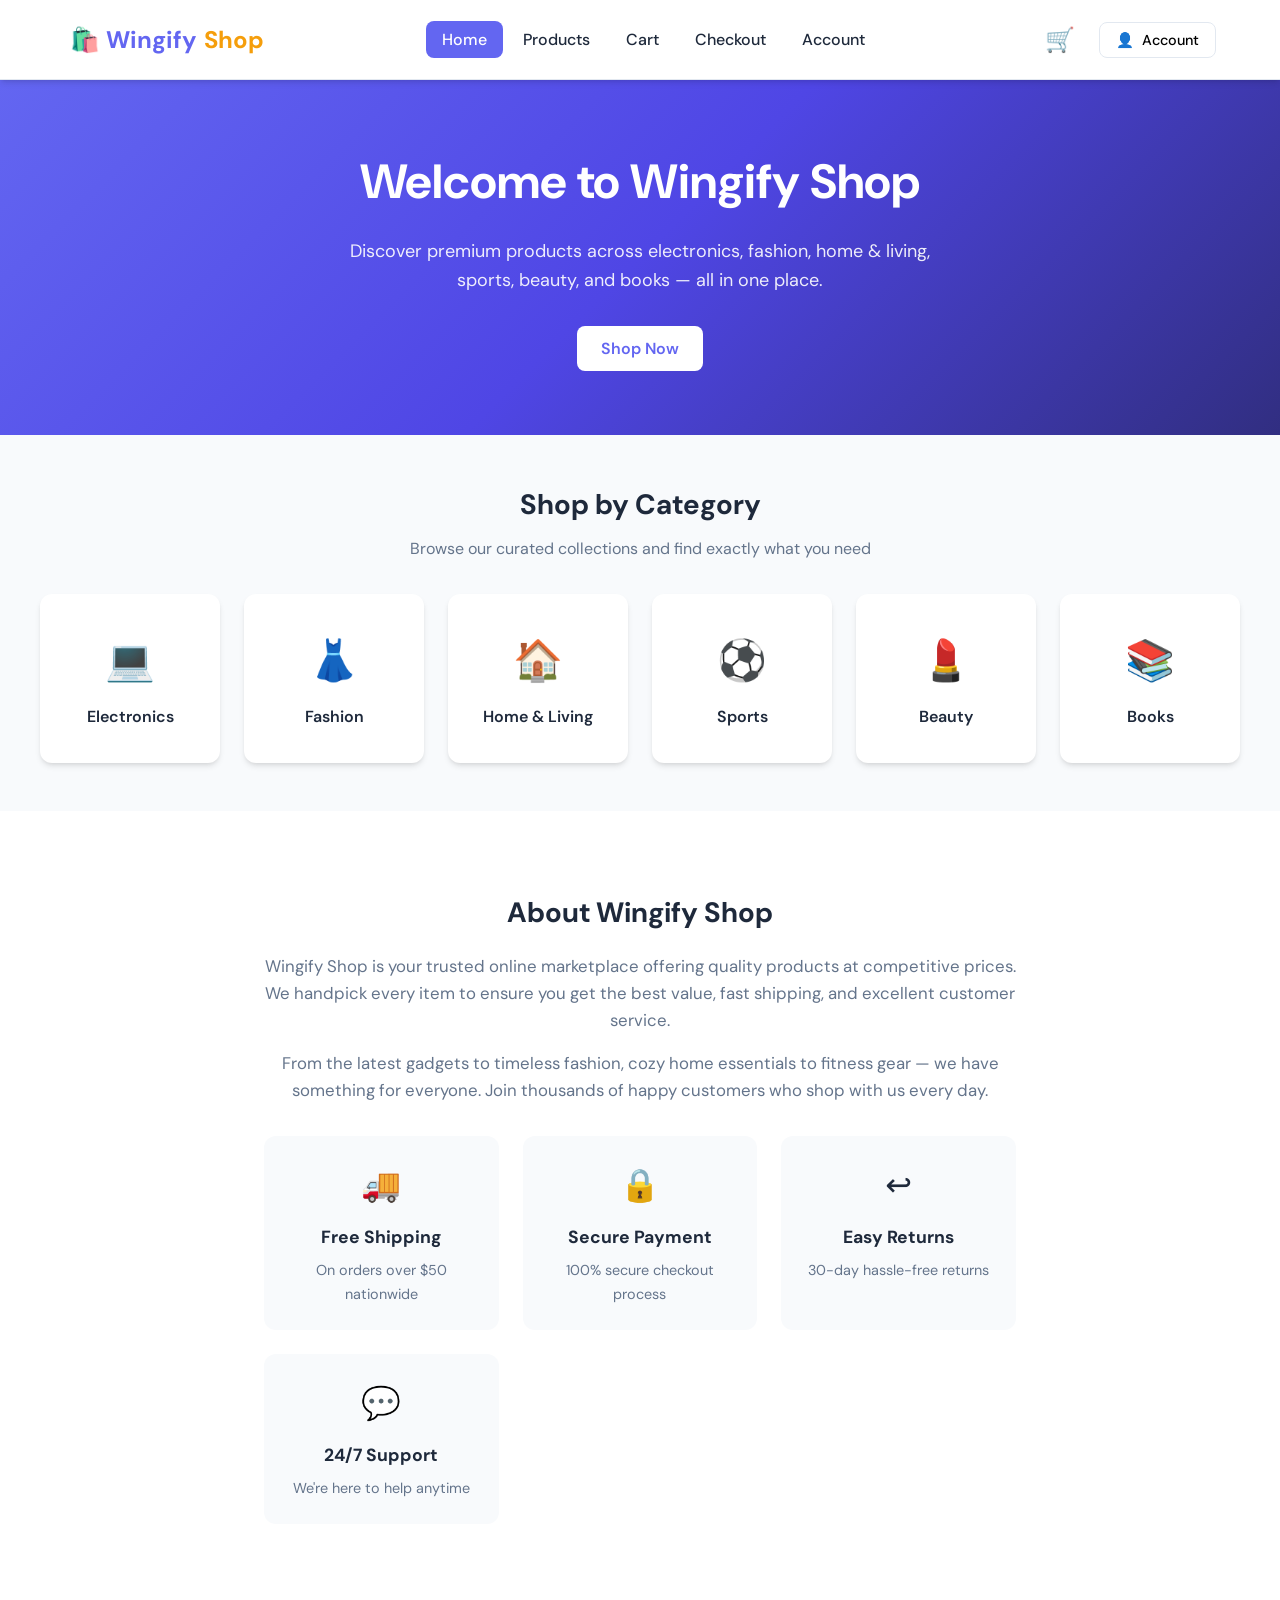
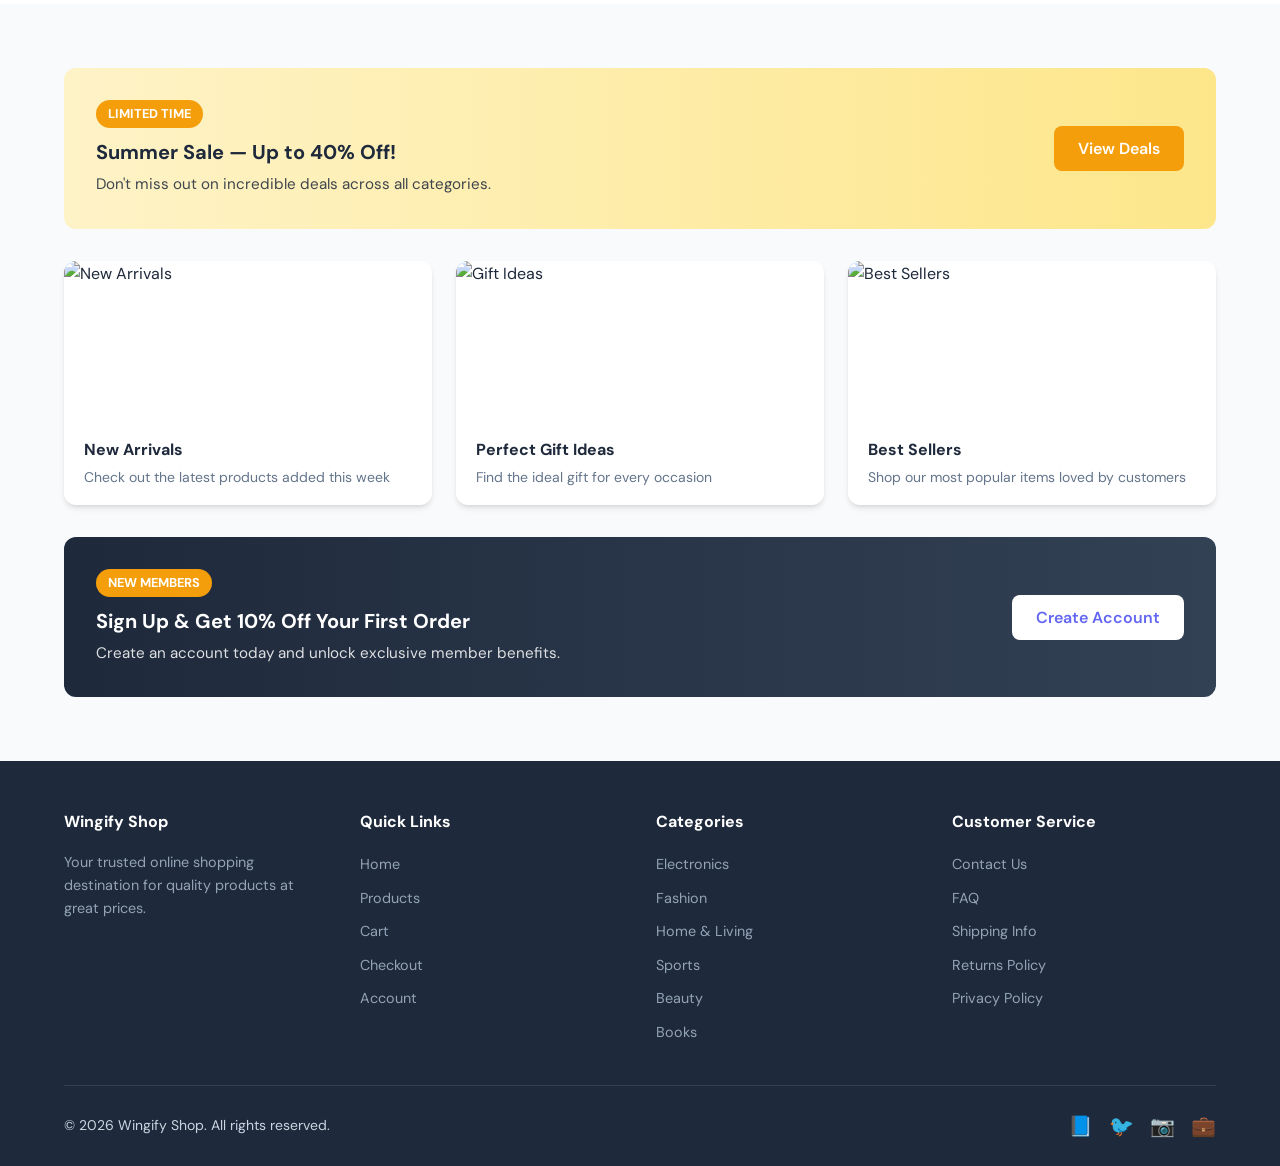
==== commit 50271ac4: "Update index.html #" ====
--- a/index.html
+++ b/index.html
@@ -201,6 +201,29 @@
     let activeCategory = "all";
 
     const PAGE_TITLES = { home: "Wingify Shop - Home", products: "Products - Wingify Shop", cart: "Cart - Wingify Shop", checkout: "Checkout - Wingify Shop", account: "Account - Wingify Shop" };
+    const VALID_PAGES = ["home", "products", "cart", "checkout", "account"];
+
+    function buildHash(page, category) {
+      if (page === "home") return "#home";
+      if (page === "products" && category && category !== "all") return `#products/${category}`;
+      return `#${page}`;
+    }
+
+    function setPageHash(page, category) {
+      const hash = buildHash(page, category);
+      if (window.location.hash !== hash) window.location.hash = hash.slice(1);
+    }
+
+    function getPageFromHash() {
+      const raw = window.location.hash.replace(/^#/, "").toLowerCase();
+      if (!raw || raw === "home") return { page: "home", category: null };
+      const [page, category] = raw.split("/");
+      if (!VALID_PAGES.includes(page)) return { page: "home", category: null };
+      if (page === "products" && category && CATEGORIES.some((c) => c.id === category)) {
+        return { page, category };
+      }
+      return { page, category: null };
+    }
 
     function getCart() { try { return JSON.parse(localStorage.getItem(CART_KEY)) || []; } catch { return []; } }
     function saveCart(cart) { localStorage.setItem(CART_KEY, JSON.stringify(cart)); updateCartBadge(); }
@@ -256,7 +279,8 @@
     }
     function clearCart() { localStorage.removeItem(CART_KEY); updateCartBadge(); }
 
-    function showPage(page, category) {
+    function showPage(page, category, updateHash = false) {
+      if (!VALID_PAGES.includes(page)) page = "home";
       document.querySelectorAll(".page").forEach(p => p.classList.remove("active"));
       document.getElementById("page-" + page).classList.add("active");
       document.querySelectorAll(".nav-links a").forEach(a => a.classList.toggle("active", a.dataset.page === page));
@@ -268,6 +292,7 @@
       if (page === "cart") renderCart();
       if (page === "checkout") renderCheckout();
       if (page === "account") loadAccountForm();
+      if (updateHash) setPageHash(page, activeCategory);
     }
 
     function renderCategories() {
@@ -449,8 +474,13 @@
       const target = e.target.closest("[data-page]");
       if (target) {
         e.preventDefault();
-        showPage(target.dataset.page, target.dataset.category);
+        showPage(target.dataset.page, target.dataset.category, true);
       }
+    });
+
+    window.addEventListener("hashchange", () => {
+      const { page, category } = getPageFromHash();
+      showPage(page, category);
     });
 
     document.getElementById("account-toggle").addEventListener("click", e => {
@@ -488,6 +518,11 @@
     updateCartBadge();
     updateAccountUI();
     loadAccountForm();
+
+    const { page: initialPage, category: initialCategory } = getPageFromHash();
+    if (initialPage !== "home" || initialCategory) {
+      showPage(initialPage, initialCategory);
+    }
   </script>
 </body>
 </html>
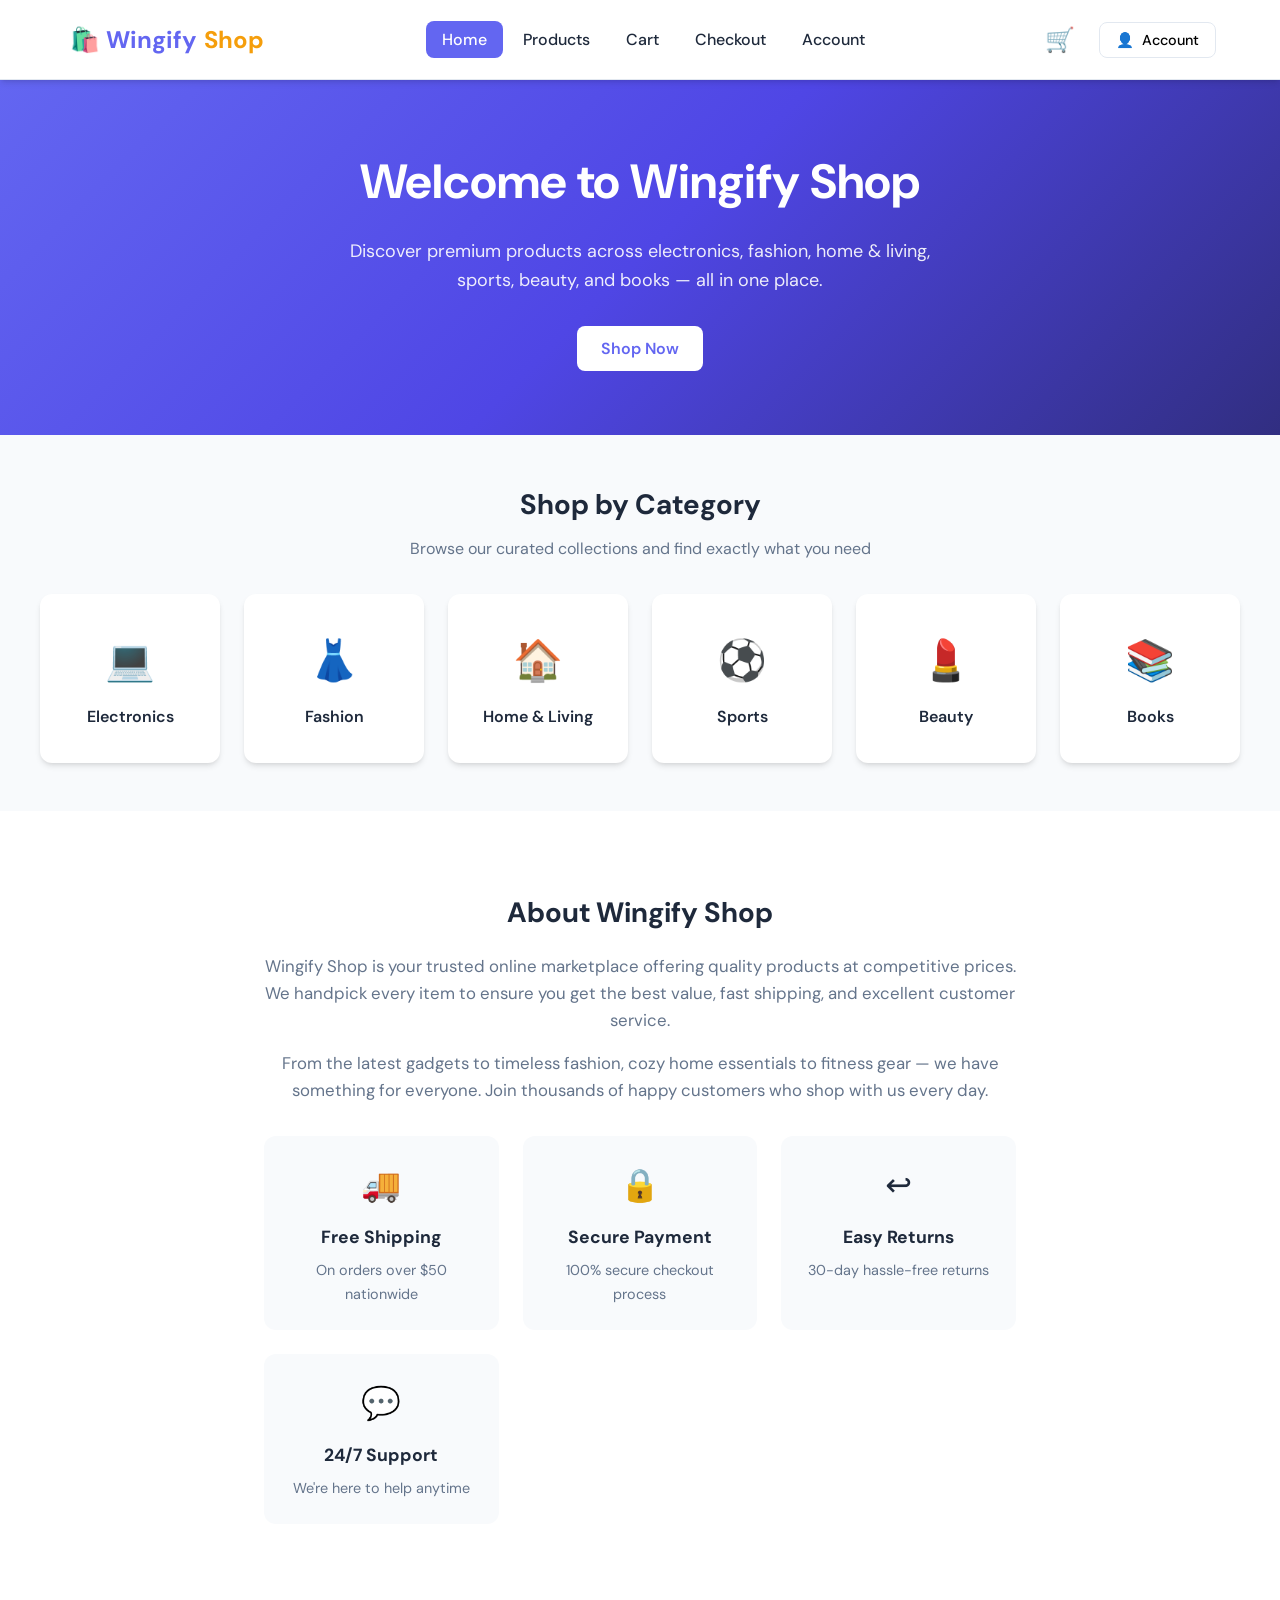
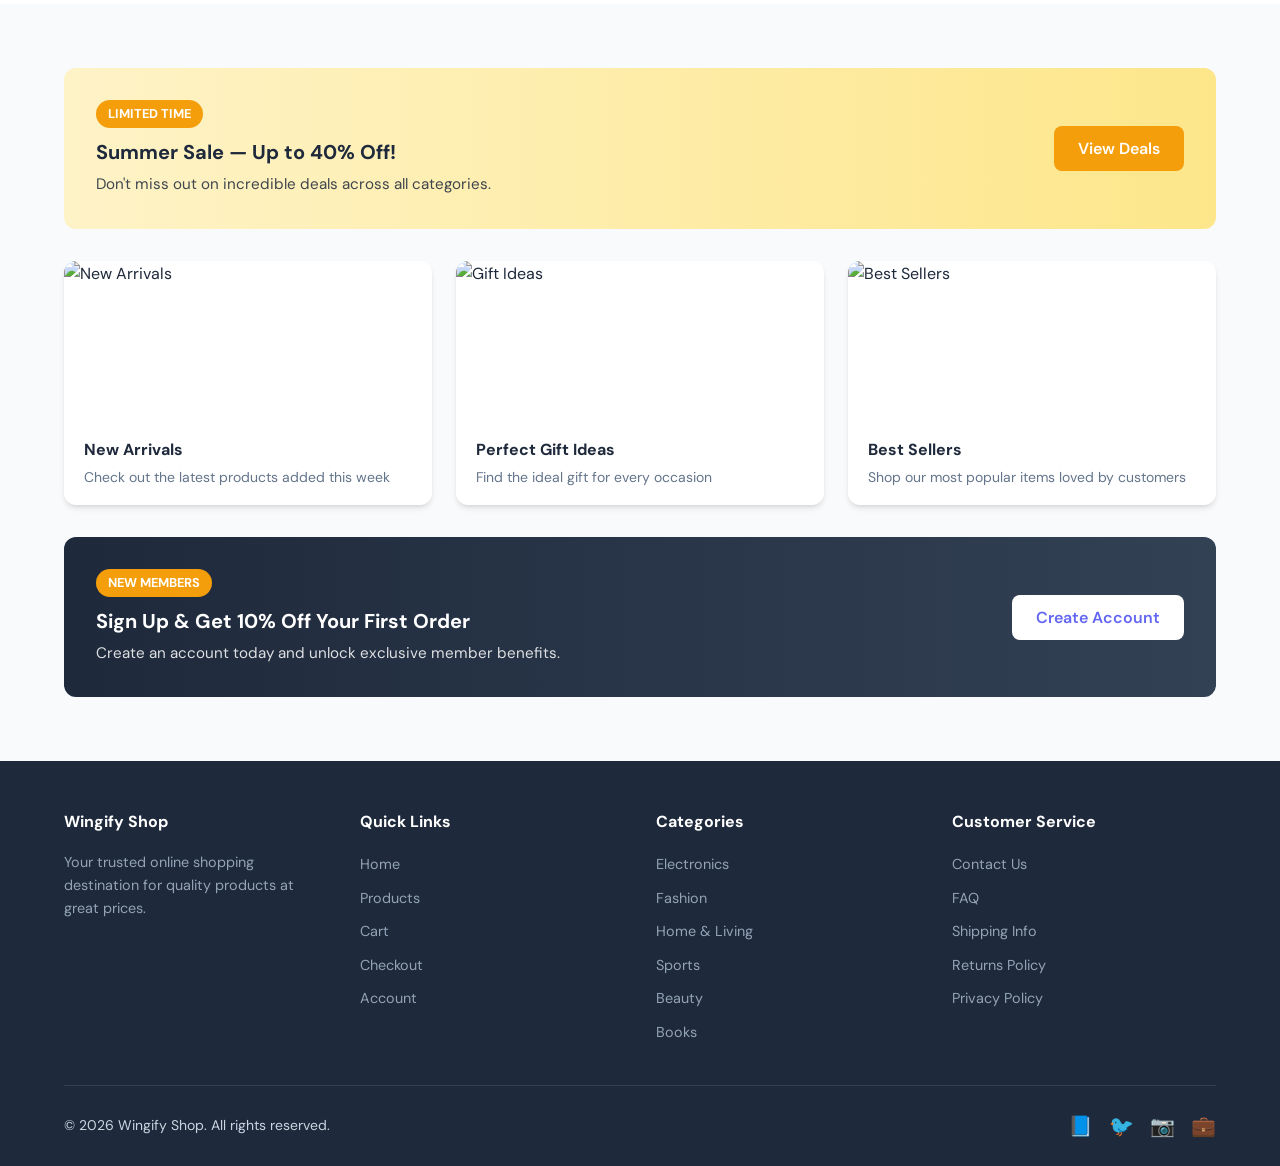
==== commit e9e9718b: "Update index.html" ====
--- a/index.html
+++ b/index.html
@@ -18,6 +18,21 @@
 if(f=!1,v=d.querySelector('#vwoCode'),cc={},-1<d.URL.indexOf('__vwo_disable__')||w._vwo_code)return;try{var e=JSON.parse(localStorage.getItem('_vwo_'+account_id+'_config'));cc=e&&'object'==typeof e?e:{}}catch(e){}function r(t){try{return decodeURIComponent(t)}catch(e){return t}}var s=function(){var e={combination:[],combinationChoose:[],split:[],exclude:[],uuid:null,consent:null,optOut:null},t=d.cookie||'';if(!t)return e;for(var n,i,o=/(?:^|;\s*)(?:(_vis_opt_exp_(\d+)_combi=([^;]*))|(_vis_opt_exp_(\d+)_combi_choose=([^;]*))|(_vis_opt_exp_(\d+)_split=([^:;]*))|(_vis_opt_exp_(\d+)_exclude=[^;]*)|(_vis_opt_out=([^;]*))|(_vwo_global_opt_out=[^;]*)|(_vwo_uuid=([^;]*))|(_vwo_consent=([^;]*)))/g;null!==(n=o.exec(t));)try{n[1]?e.combination.push({id:n[2],value:r(n[3])}):n[4]?e.combinationChoose.push({id:n[5],value:r(n[6])}):n[7]?e.split.push({id:n[8],value:r(n[9])}):n[10]?e.exclude.push({id:n[11]}):n[12]?e.optOut=r(n[13]):n[14]?e.optOut=!0:n[15]?e.uuid=r(n[16]):n[17]&&(i=r(n[18]),e.consent=i&&3<=i.length?i.substring(0,3):null)}catch(e){}return e}();function i(){var e=function(){if(w.VWO&&Array.isArray(w.VWO))for(var e=0;e<w.VWO.length;e++){var t=w.VWO[e];if(Array.isArray(t)&&('setVisitorId'===t[0]||'setSessionId'===t[0]))return!0}return!1}(),t='a='+account_id+'&u='+encodeURIComponent(w._vis_opt_url||d.URL)+'&vn='+version+'&ph=1'+('undefined'!=typeof platform?'&p='+platform:'')+'&st='+w.performance.now();e||((n=function(){var e,t=[],n={},i=w.VWO&&w.VWO.appliedCampaigns||{};for(e in i){var o=i[e]&&i[e].v;o&&(t.push(e+'-'+o+'-1'),n[e]=!0)}if(s&&s.combination)for(var r=0;r<s.combination.length;r++){var a=s.combination[r];n[a.id]||t.push(a.id+'-'+a.value)}return t.join('|')}())&&(t+='&c='+n),(n=function(){var e=[],t={};if(s&&s.combinationChoose)for(var n=0;n<s.combinationChoose.length;n++){var i=s.combinationChoose[n];e.push(i.id+'-'+i.value),t[i.id]=!0}if(s&&s.split)for(var o=0;o<s.split.length;o++)t[(i=s.split[o]).id]||e.push(i.id+'-'+i.value);return e.join('|')}())&&(t+='&cc='+n),(n=function(){var e={},t=[];if(w.VWO&&Array.isArray(w.VWO))for(var n=0;n<w.VWO.length;n++){var i=w.VWO[n];if(Array.isArray(i)&&'setVariation'===i[0]&&i[1]&&Array.isArray(i[1]))for(var o=0;o<i[1].length;o++){var r,a=i[1][o];a&&'object'==typeof a&&(r=a.e,a=a.v,r&&a&&(e[r]=a))}}for(r in e)t.push(r+'-'+e[r]);return t.join('|')}())&&(t+='&sv='+n)),s&&s.optOut&&(t+='&o='+s.optOut);var n=function(){var e=[],t={};if(s&&s.exclude)for(var n=0;n<s.exclude.length;n++){var i=s.exclude[n];t[i.id]||(e.push(i.id),t[i.id]=!0)}return e.join('|')}();return n&&(t+='&e='+n),s&&s.uuid&&(t+='&id='+s.uuid),s&&s.consent&&(t+='&consent='+s.consent),w.name&&-1<w.name.indexOf('_vis_preview')&&(t+='&pM=true'),w.VWO&&w.VWO.ed&&(t+='&ed='+w.VWO.ed),t}code={nonce:v&&v.nonce,library_tolerance:function(){return'undefined'!=typeof library_tolerance?library_tolerance:void 0},settings_tolerance:function(){return cc.sT||settings_tolerance},hide_element_style:function(){return'{'+(cc.hES||hide_element_style)+'}'},hide_element:function(){return performance.getEntriesByName('first-contentful-paint')[0]?'':'string'==typeof cc.hE?cc.hE:hide_element},getVersion:function(){return version},finish:function(e){var t;f||(f=!0,(t=d.getElementById('_vis_opt_path_hides'))&&t.parentNode.removeChild(t),e&&((new Image).src='https://dev.visualwebsiteoptimizer.com/ee.gif?a='+account_id+e))},finished:function(){return f},addScript:function(e){var t=d.createElement('script');t.type='text/javascript',e.src?t.src=e.src:t.text=e.text,v&&t.setAttribute('nonce',v.nonce),d.getElementsByTagName('head')[0].appendChild(t)},load:function(e,t){t=t||{};var n=new XMLHttpRequest;n.open('GET',e,!0),n.withCredentials=!t.dSC,n.responseType=t.responseType||'text',n.onload=function(){if(t.onloadCb)return t.onloadCb(n,e);200===n.status?_vwo_code.addScript({text:n.responseText}):_vwo_code.finish('&e=loading_failure:'+e)},n.onerror=function(){if(t.onerrorCb)return t.onerrorCb(e);_vwo_code.finish('&e=loading_failure:'+e)},n.send()},init:function(){var e,t=this.settings_tolerance();w._vwo_settings_timer=setTimeout(function(){_vwo_code.finish()},t),'body'!==this.hide_element()?(n=d.createElement('style'),e=(t=this.hide_element())?t+this.hide_element_style():'',t=d.getElementsByTagName('head')[0],n.setAttribute('id','_vis_opt_path_hides'),v&&n.setAttribute('nonce',v.nonce),n.setAttribute('type','text/css'),n.styleSheet?n.styleSheet.cssText=e:n.appendChild(d.createTextNode(e)),t.appendChild(n)):(n=d.getElementsByTagName('head')[0],(e=d.createElement('div')).style.cssText='z-index: 2147483647 !important;position: fixed !important;left: 0 !important;top: 0 !important;width: 100% !important;height: 100% !important;background: white !important;',e.setAttribute('id','_vis_opt_path_hides'),e.classList.add('_vis_hide_layer'),n.parentNode.insertBefore(e,n.nextSibling));var n='https://dev.visualwebsiteoptimizer.com/j.php?'+i();-1!==w.location.search.indexOf('_vwo_xhr')?this.addScript({src:n}):this.load(n+'&x=true',{l:1})}};w._vwo_code=code;code.init();})();
 </script>
 <!-- End VWO Async SmartCode -->
+  <!-- GitHub Pages SPA redirect (supports direct links like /myShop/product?id=...) -->
+  <script>
+    (function(l) {
+      if (l.search[1] === "/") {
+        var decoded = l.search.slice(1).split("&").map(function(s) {
+          return s.replace(/~and~/g, "&");
+        }).join("?").split("/");
+        l.replace(
+          l.protocol + "//" + l.hostname + (l.port ? ":" + l.port : "") +
+          l.pathname.slice(0, -1) + decoded[0] + (decoded[1] ? "?" + decoded[1] : "") +
+          l.hash
+        );
+      }
+    }(window.location));
+  </script>
   <meta charset="UTF-8" />
   <meta name="viewport" content="width=device-width, initial-scale=1.0" />
   <meta name="description" content="Wingify Shop - Your one-stop destination for electronics, fashion, home, sports, beauty and books." />
@@ -136,13 +151,31 @@
         <div class="account-card">
           <h2>My Account</h2>
           <p class="subtitle">Sign up to track orders and enjoy member benefits</p>
-          <form name="signupForm" id="signup-form">
+          <form name="signupForm" id="signup-form" novalidate>
+            <div id="signup-form-alert" class="form-alert" role="alert" aria-live="polite"></div>
             <div class="form-row">
-              <div class="form-group"><label for="firstName">First Name</label><input type="text" id="firstName" name="firstName" required placeholder="John" /></div>
-              <div class="form-group"><label for="lastName">Last Name</label><input type="text" id="lastName" name="lastName" required placeholder="Doe" /></div>
-            </div>
-            <div class="form-group"><label for="email">Email</label><input type="email" id="email" name="email" required placeholder="john.doe@example.com" /></div>
-            <div class="form-group"><label for="phone">Phone Number</label><input type="tel" id="phone" name="phone" required placeholder="+1 234 567 8900" /></div>
+              <div class="form-group"><label for="firstName">First Name <span class="label-optional">(optional)</span></label><input type="text" id="firstName" name="firstName" autocomplete="given-name" placeholder="John" /></div>
+              <div class="form-group"><label for="lastName">Last Name</label><input type="text" id="lastName" name="lastName" autocomplete="family-name" placeholder="Doe" /></div>
+            </div>
+            <div class="form-group"><label for="email">Email <span class="label-optional">(optional)</span></label><input type="email" id="email" name="email" autocomplete="email" placeholder="john.doe@example.com" /></div>
+            <div class="form-group"><label for="phone">Phone Number</label><input type="tel" id="phone" name="phone" autocomplete="tel" placeholder="+1 234 567 8900" /></div>
+            <div class="form-group" id="gender-field-group">
+              <span class="gender-label" id="gender-label">Gender</span>
+              <div class="account-gender-options" role="radiogroup" aria-labelledby="gender-label">
+                <label class="account-radio-label"><input type="radio" name="gender" id="gender-male" value="male" /> Male</label>
+                <label class="account-radio-label"><input type="radio" name="gender" id="gender-female" value="female" /> Female</label>
+              </div>
+            </div>
+            <div class="form-group">
+              <label for="country">Country</label>
+              <select id="country" name="country" autocomplete="country-name">
+                <option value="">Select country</option>
+                <option value="India">India</option>
+                <option value="United States">United States</option>
+                <option value="China">China</option>
+                <option value="Nepal">Nepal</option>
+              </select>
+            </div>
             <button type="submit" class="btn btn-accent" style="width:100%">Sign Up</button>
           </form>
         </div>
@@ -202,27 +235,52 @@
 
     const PAGE_TITLES = { home: "Wingify Shop - Home", products: "Products - Wingify Shop", cart: "Cart - Wingify Shop", checkout: "Checkout - Wingify Shop", account: "Account - Wingify Shop" };
     const VALID_PAGES = ["home", "products", "cart", "checkout", "account"];
-
-    function buildHash(page, category) {
-      if (page === "home") return "#home";
-      if (page === "products" && category && category !== "all") return `#products/${category}`;
-      return `#${page}`;
-    }
-
-    function setPageHash(page, category) {
-      const hash = buildHash(page, category);
-      if (window.location.hash !== hash) window.location.hash = hash.slice(1);
-    }
-
-    function getPageFromHash() {
-      const raw = window.location.hash.replace(/^#/, "").toLowerCase();
-      if (!raw || raw === "home") return { page: "home", category: null };
-      const [page, category] = raw.split("/");
-      if (!VALID_PAGES.includes(page)) return { page: "home", category: null };
-      if (page === "products" && category && CATEGORIES.some((c) => c.id === category)) {
-        return { page, category };
-      }
-      return { page, category: null };
+    const PAGE_PATHS = { home: "", products: "product", cart: "cart", checkout: "checkout", account: "account" };
+    const PATH_TO_PAGE = { product: "products", products: "products", cart: "cart", checkout: "checkout", account: "account" };
+    const ROUTE_SEGMENTS = new Set(["product", "products", "cart", "checkout", "account", "home", "index.html"]);
+
+    function getBasePath() {
+      const parts = window.location.pathname.split("/").filter(Boolean);
+      if (parts.length === 0) return "";
+      if (ROUTE_SEGMENTS.has(parts[parts.length - 1].toLowerCase())) parts.pop();
+      return parts.length ? "/" + parts.join("/") : "";
+    }
+
+    function getCategoryFromQuery() {
+      const cat = new URLSearchParams(window.location.search).get("category");
+      return cat && CATEGORIES.some((c) => c.id === cat) ? cat : null;
+    }
+
+    function getPageFromUrl() {
+      const parts = window.location.pathname.split("/").filter(Boolean);
+      if (parts.length === 0) return { page: "home", category: getCategoryFromQuery() };
+      const segment = parts[parts.length - 1].toLowerCase();
+      if (segment === "index.html") return { page: "home", category: getCategoryFromQuery() };
+      const page = PATH_TO_PAGE[segment];
+      if (page) return { page, category: getCategoryFromQuery() };
+      return { page: "home", category: getCategoryFromQuery() };
+    }
+
+    function buildUrl(page, category) {
+      const base = getBasePath();
+      const params = new URLSearchParams(window.location.search);
+      if (page === "products" && category && category !== "all") {
+        params.set("category", category);
+      } else {
+        params.delete("category");
+      }
+      const query = params.toString();
+      const segment = PAGE_PATHS[page];
+      const path = segment ? (base || "") + "/" + segment : (base ? base + "/" : "/");
+      return query ? path + "?" + query : path;
+    }
+
+    function setPageUrl(page, category) {
+      const url = buildUrl(page, category);
+      const current = window.location.pathname + window.location.search;
+      if (current !== url) {
+        history.pushState({ page, category: category || activeCategory }, "", url);
+      }
     }
 
     function getCart() { try { return JSON.parse(localStorage.getItem(CART_KEY)) || []; } catch { return []; } }
@@ -279,7 +337,7 @@
     }
     function clearCart() { localStorage.removeItem(CART_KEY); updateCartBadge(); }
 
-    function showPage(page, category, updateHash = false) {
+    function showPage(page, category, updateUrl = false) {
       if (!VALID_PAGES.includes(page)) page = "home";
       document.querySelectorAll(".page").forEach(p => p.classList.remove("active"));
       document.getElementById("page-" + page).classList.add("active");
@@ -292,7 +350,7 @@
       if (page === "cart") renderCart();
       if (page === "checkout") renderCheckout();
       if (page === "account") loadAccountForm();
-      if (updateHash) setPageHash(page, activeCategory);
+      if (updateUrl) setPageUrl(page, activeCategory);
     }
 
     function renderCategories() {
@@ -320,6 +378,9 @@
         e.target.classList.add("active");
         activeCategory = e.target.dataset.category;
         renderProducts(activeCategory);
+        if (document.getElementById("page-products").classList.contains("active")) {
+          setPageUrl("products", activeCategory);
+        }
       });
     }
 
@@ -463,10 +524,19 @@
     function loadAccountForm() {
       const account = getAccount();
       if (account) {
-        document.getElementById("firstName").value = account.firstName;
-        document.getElementById("lastName").value = account.lastName;
-        document.getElementById("email").value = account.email;
-        document.getElementById("phone").value = account.phone;
+        document.getElementById("firstName").value = account.firstName || "";
+        document.getElementById("lastName").value = account.lastName || "";
+        document.getElementById("email").value = account.email || "";
+        document.getElementById("phone").value = account.phone || "";
+        const g = account.gender;
+        const male = document.getElementById("gender-male");
+        const female = document.getElementById("gender-female");
+        if (male && female) {
+          male.checked = g === "male";
+          female.checked = g === "female";
+        }
+        const countryEl = document.getElementById("country");
+        if (countryEl && account.country) countryEl.value = account.country;
       }
     }
 
@@ -478,8 +548,8 @@
       }
     });
 
-    window.addEventListener("hashchange", () => {
-      const { page, category } = getPageFromHash();
+    window.addEventListener("popstate", () => {
+      const { page, category } = getPageFromUrl();
       showPage(page, category);
     });
 
@@ -497,20 +567,84 @@
       showToast("Logged out successfully");
     });
 
-    document.getElementById("signup-form").addEventListener("submit", e => {
+    function clearSignupFormErrors() {
+      const form = document.getElementById("signup-form");
+      const alertEl = document.getElementById("signup-form-alert");
+      if (alertEl) {
+        alertEl.textContent = "";
+        alertEl.classList.remove("show", "form-alert-error");
+      }
+      form.querySelectorAll(".input-error").forEach((el) => el.classList.remove("input-error"));
+      const genderGroup = document.getElementById("gender-field-group");
+      if (genderGroup) genderGroup.classList.remove("field-error");
+    }
+
+    function isValidEmailOptional(value) {
+      if (!value) return true;
+      return /^[^\s@]+@[^\s@]+\.[^\s@]+$/.test(value);
+    }
+
+    const signupFormEl = document.getElementById("signup-form");
+    signupFormEl.addEventListener("input", clearSignupFormErrors, true);
+    signupFormEl.addEventListener("change", clearSignupFormErrors, true);
+
+    signupFormEl.addEventListener("submit", e => {
       e.preventDefault();
-      const data = {
-        firstName: document.getElementById("firstName").value.trim(),
-        lastName: document.getElementById("lastName").value.trim(),
-        email: document.getElementById("email").value.trim(),
-        phone: document.getElementById("phone").value.trim(),
-      };
-      if (!data.firstName || !data.lastName || !data.email || !data.phone) {
-        showToast("Please fill in all fields");
+      clearSignupFormErrors();
+
+      const firstNameEl = document.getElementById("firstName");
+      const lastNameEl = document.getElementById("lastName");
+      const emailEl = document.getElementById("email");
+      const phoneEl = document.getElementById("phone");
+      const countryEl = document.getElementById("country");
+      const genderFieldGroup = document.getElementById("gender-field-group");
+      const alertEl = document.getElementById("signup-form-alert");
+
+      const firstName = firstNameEl.value.trim();
+      const lastName = lastNameEl.value.trim();
+      const email = emailEl.value.trim();
+      const phone = phoneEl.value.trim();
+      const genderEl = document.querySelector('input[name="gender"]:checked');
+      const gender = genderEl ? genderEl.value : "";
+      const country = countryEl.value;
+
+      const messages = [];
+      if (!lastName) {
+        lastNameEl.classList.add("input-error");
+        messages.push("Last name is required.");
+      }
+      if (!phone) {
+        phoneEl.classList.add("input-error");
+        messages.push("Phone number is required.");
+      }
+      if (!gender) {
+        if (genderFieldGroup) genderFieldGroup.classList.add("field-error");
+        messages.push("Gender is required.");
+      }
+      if (!country) {
+        countryEl.classList.add("input-error");
+        messages.push("Country is required.");
+      }
+      if (email && !isValidEmailOptional(email)) {
+        emailEl.classList.add("input-error");
+        messages.push("Please enter a valid email address.");
+      }
+
+      if (messages.length) {
+        if (alertEl) {
+          alertEl.textContent = messages.join(" ");
+          alertEl.classList.add("show", "form-alert-error");
+          alertEl.scrollIntoView({ behavior: "smooth", block: "nearest" });
+        } else {
+          showToast(messages.join(" "));
+        }
         return;
       }
+
+      const data = { firstName, lastName, email, phone, gender, country };
       saveAccount(data);
-      showToast("Welcome, " + data.firstName + "!");
+      const greet = firstName || "there";
+      showToast("Welcome, " + greet + "!");
     });
 
     renderCategories();
@@ -519,7 +653,7 @@
     updateAccountUI();
     loadAccountForm();
 
-    const { page: initialPage, category: initialCategory } = getPageFromHash();
+    const { page: initialPage, category: initialCategory } = getPageFromUrl();
     if (initialPage !== "home" || initialCategory) {
       showPage(initialPage, initialCategory);
     }
--- a/css/style.css
+++ b/css/style.css
@@ -775,6 +775,75 @@
   box-shadow: 0 0 0 3px rgb(99 102 241 / 0.15);
 }
 
+.label-optional {
+  font-weight: 400;
+  color: var(--text-muted, #64748b);
+  font-size: 0.8rem;
+}
+
+.form-alert {
+  display: none;
+  margin-bottom: 1rem;
+  padding: 0.75rem 1rem;
+  border-radius: 8px;
+  font-size: 0.9rem;
+  font-weight: 500;
+  border: 1px solid transparent;
+}
+
+.form-alert.show {
+  display: block;
+}
+
+.form-alert.form-alert-error {
+  background: #fef2f2;
+  border-color: #fecaca;
+  color: #b91c1c;
+}
+
+.form-group input.input-error,
+.form-group select.input-error,
+.form-group textarea.input-error {
+  border-color: #dc2626 !important;
+  box-shadow: 0 0 0 3px rgb(220 38 38 / 0.18) !important;
+}
+
+.form-group.field-error {
+  padding: 0.75rem;
+  border-radius: 8px;
+  border: 1px solid #dc2626;
+  background: #fef2f2;
+}
+
+.gender-label {
+  display: block;
+  font-size: 0.875rem;
+  font-weight: 500;
+  margin-bottom: 0.5rem;
+}
+
+.account-gender-options {
+  display: flex;
+  flex-wrap: wrap;
+  gap: 1.25rem;
+  align-items: center;
+}
+
+.account-radio-label {
+  display: inline-flex;
+  align-items: center;
+  gap: 0.5rem;
+  font-size: 0.95rem;
+  font-weight: 500;
+  cursor: pointer;
+}
+
+.account-radio-label input[type="radio"] {
+  width: auto;
+  margin: 0;
+  accent-color: var(--primary);
+}
+
 .form-row {
   display: grid;
   grid-template-columns: 1fr 1fr;
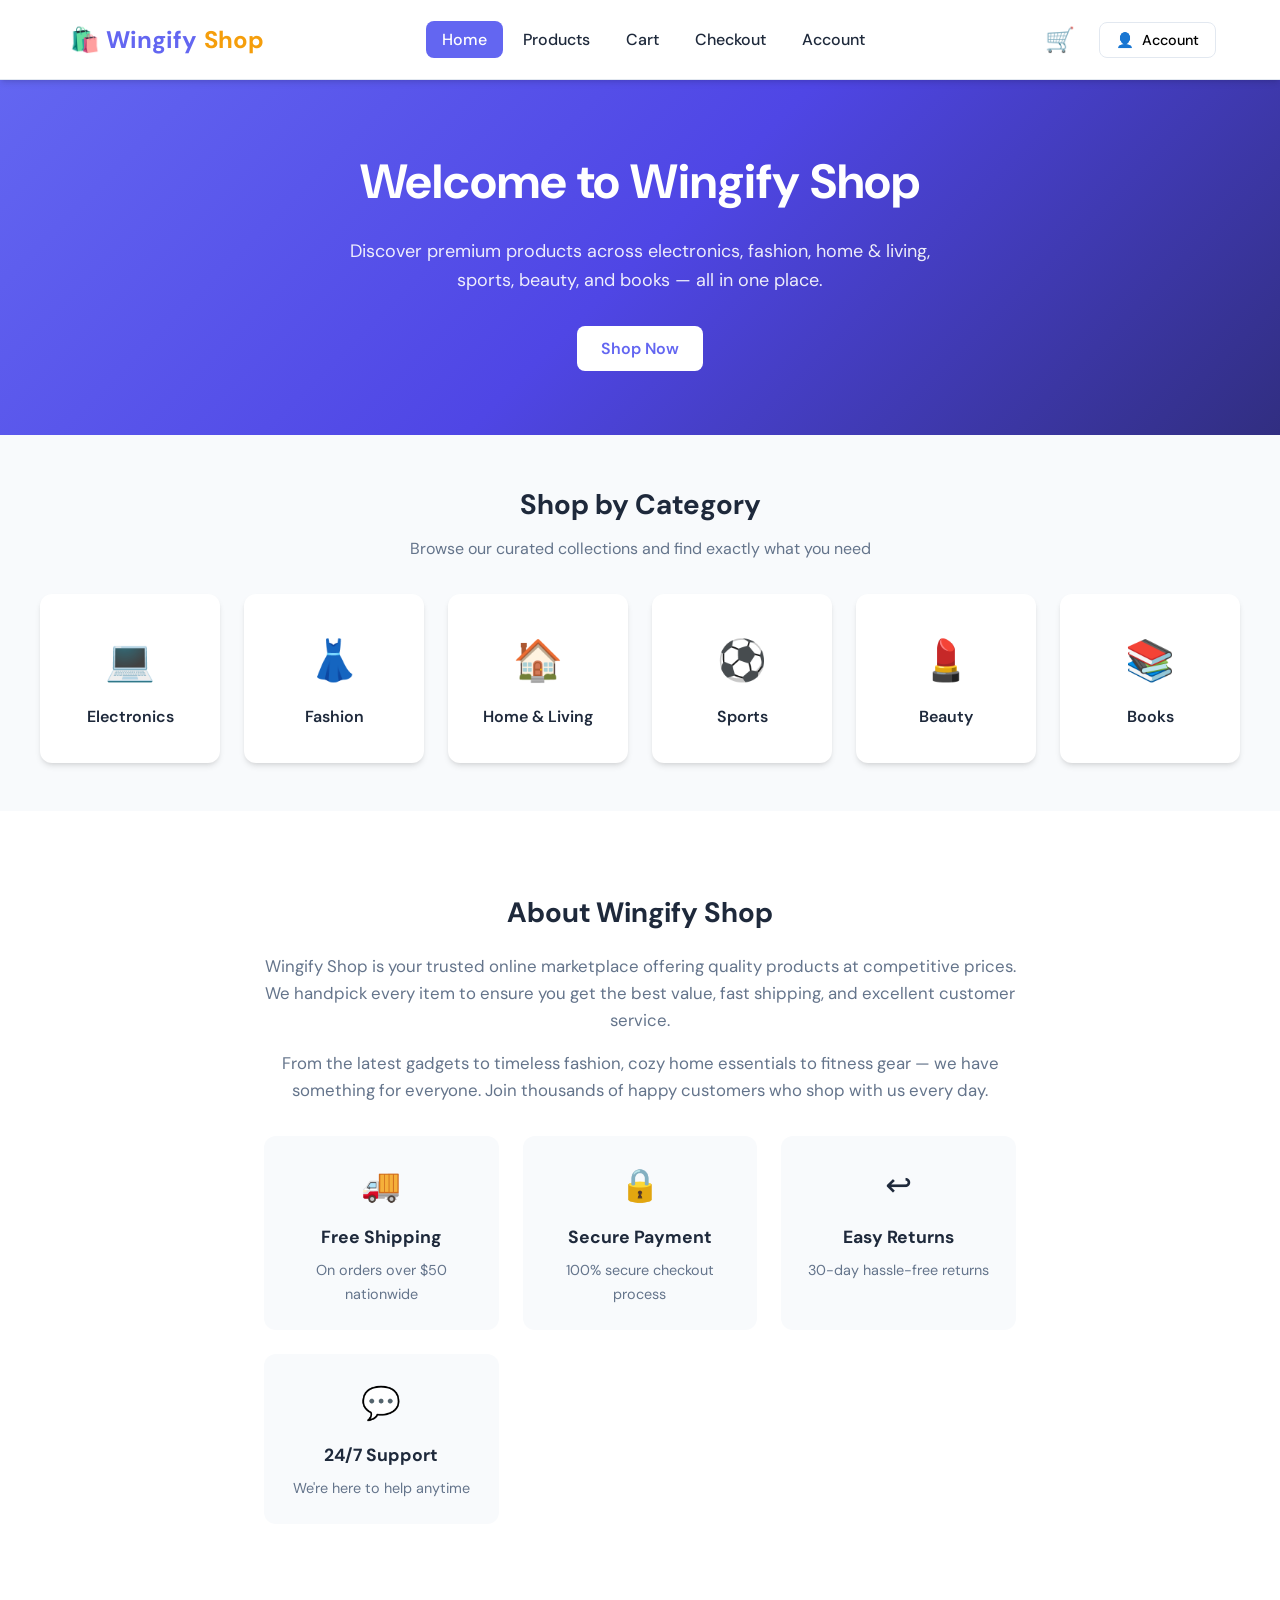
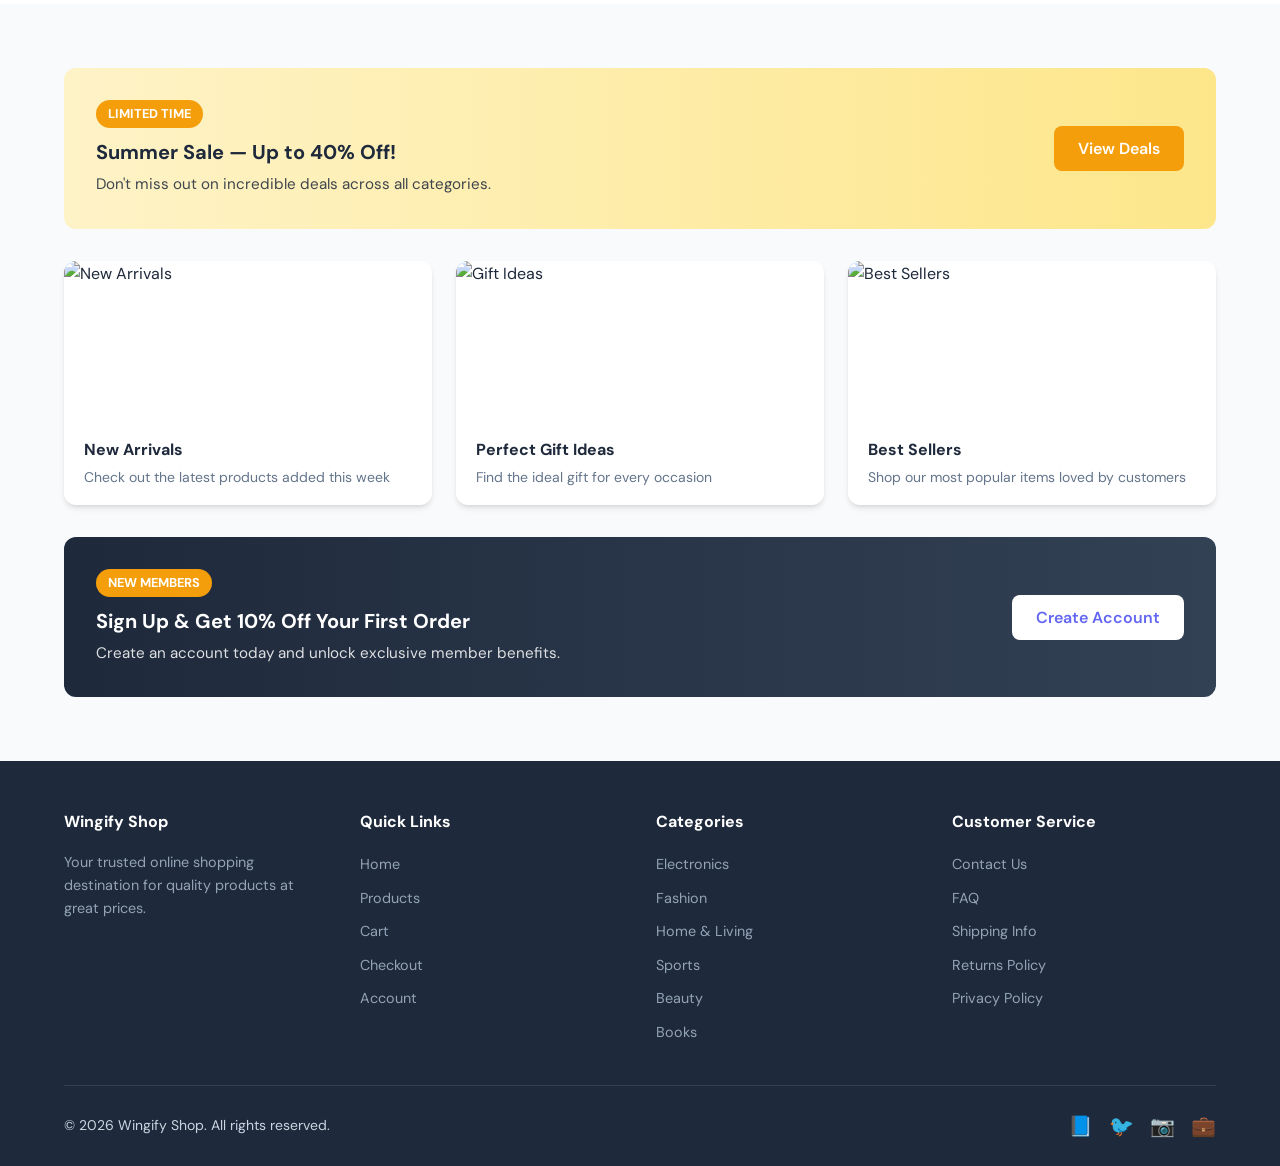
==== commit 502558ab: "Update index.html" ====
--- a/index.html
+++ b/index.html
@@ -154,11 +154,11 @@
           <form name="signupForm" id="signup-form" novalidate>
             <div id="signup-form-alert" class="form-alert" role="alert" aria-live="polite"></div>
             <div class="form-row">
-              <div class="form-group"><label for="firstName">First Name <span class="label-optional">(optional)</span></label><input type="text" id="firstName" name="firstName" autocomplete="given-name" placeholder="John" /></div>
-              <div class="form-group"><label for="lastName">Last Name</label><input type="text" id="lastName" name="lastName" autocomplete="family-name" placeholder="Doe" /></div>
+              <div class="form-group"><label for="firstName">First Name</label><input type="text" id="firstName" name="firstName" autocomplete="given-name" placeholder="John" /></div>
+              <div class="form-group"><label for="lastName">Last Name <span class="label-optional">(optional)</span></label><input type="text" id="lastName" name="lastName" autocomplete="family-name" placeholder="Doe" /></div>
             </div>
             <div class="form-group"><label for="email">Email <span class="label-optional">(optional)</span></label><input type="email" id="email" name="email" autocomplete="email" placeholder="john.doe@example.com" /></div>
-            <div class="form-group"><label for="phone">Phone Number</label><input type="tel" id="phone" name="phone" autocomplete="tel" placeholder="+1 234 567 8900" /></div>
+            <div class="form-group"><label for="phone">Phone Number <span class="label-optional">(optional)</span></label><input type="tel" id="phone" name="phone" autocomplete="tel" placeholder="+1 234 567 8900" /></div>
             <div class="form-group" id="gender-field-group">
               <span class="gender-label" id="gender-label">Gender</span>
               <div class="account-gender-options" role="radiogroup" aria-labelledby="gender-label">
@@ -579,9 +579,12 @@
       if (genderGroup) genderGroup.classList.remove("field-error");
     }
 
-    function isValidEmailOptional(value) {
-      if (!value) return true;
+    function isValidEmail(value) {
       return /^[^\s@]+@[^\s@]+\.[^\s@]+$/.test(value);
+    }
+
+    function isValidEmailIfProvided(value) {
+      return value === "" || isValidEmail(value);
     }
 
     const signupFormEl = document.getElementById("signup-form");
@@ -609,13 +612,13 @@
       const country = countryEl.value;
 
       const messages = [];
-      if (!lastName) {
-        lastNameEl.classList.add("input-error");
-        messages.push("Last name is required.");
-      }
-      if (!phone) {
-        phoneEl.classList.add("input-error");
-        messages.push("Phone number is required.");
+      if (!firstName) {
+        firstNameEl.classList.add("input-error");
+        messages.push("First name is required.");
+      }
+      if (!isValidEmailIfProvided(email)) {
+        emailEl.classList.add("input-error");
+        messages.push("Please enter a valid email address.");
       }
       if (!gender) {
         if (genderFieldGroup) genderFieldGroup.classList.add("field-error");
@@ -624,10 +627,6 @@
       if (!country) {
         countryEl.classList.add("input-error");
         messages.push("Country is required.");
-      }
-      if (email && !isValidEmailOptional(email)) {
-        emailEl.classList.add("input-error");
-        messages.push("Please enter a valid email address.");
       }
 
       if (messages.length) {
@@ -643,8 +642,8 @@
 
       const data = { firstName, lastName, email, phone, gender, country };
       saveAccount(data);
-      const greet = firstName || "there";
-      showToast("Welcome, " + greet + "!");
+      showToast("Welcome, " + firstName + "!");
+      showPage("home", undefined, true);
     });
 
     renderCategories();
